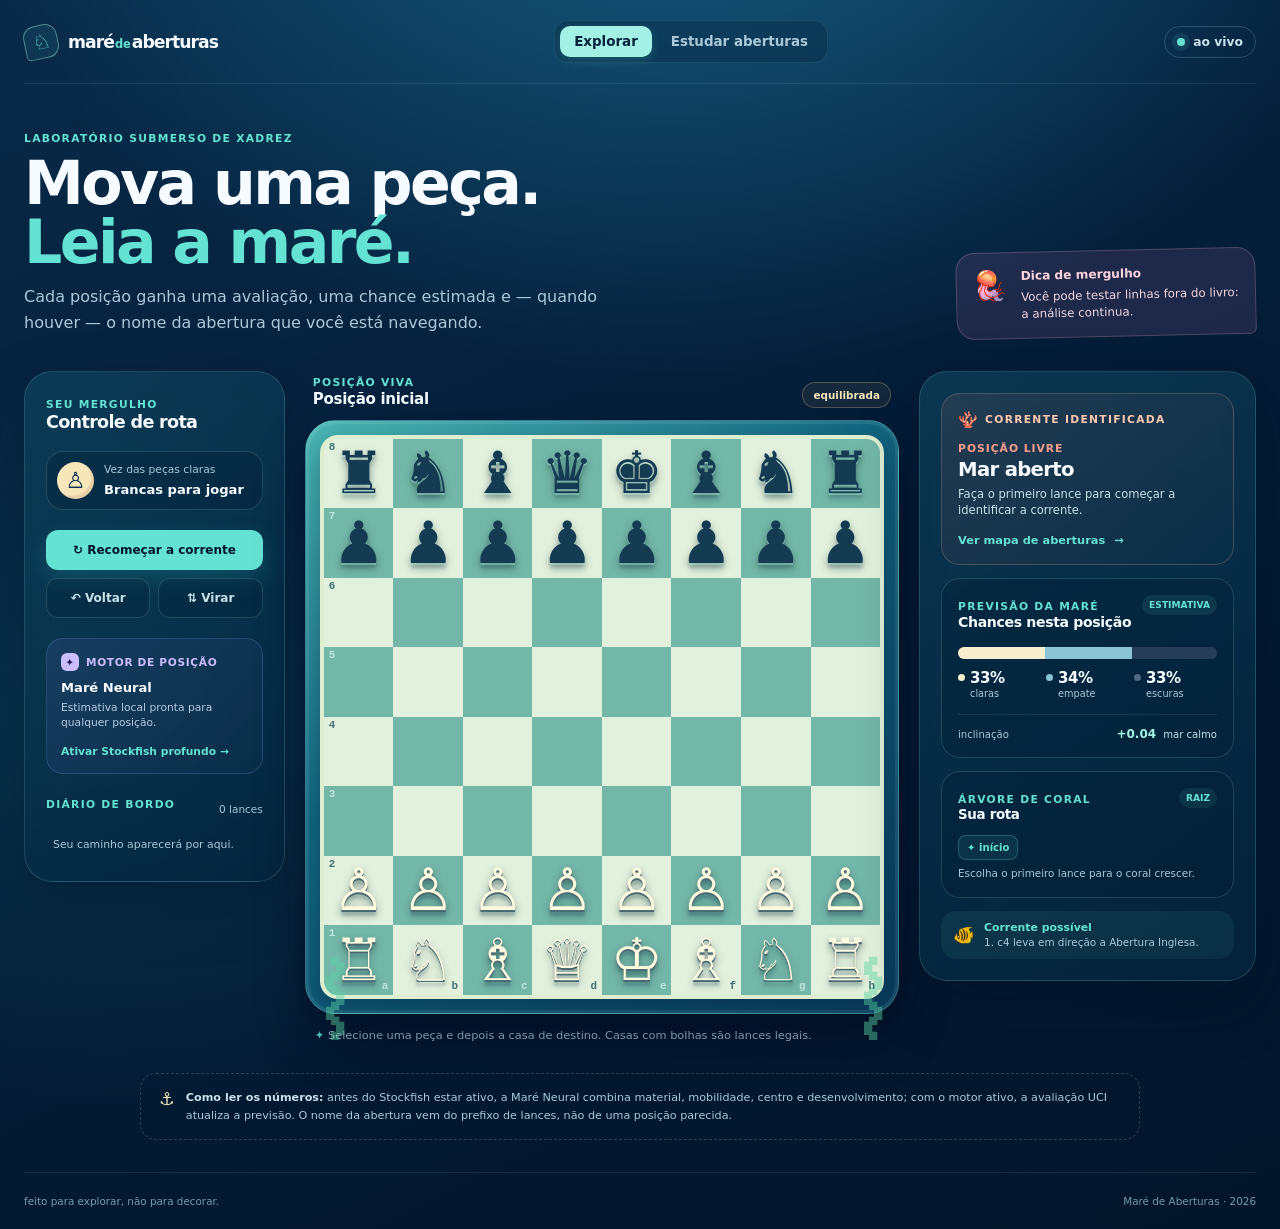
==== index.html @ bafa7b2b "Add files via upload" ====
<!doctype html>
<html lang="pt-BR">
  <head>
    <meta charset="UTF-8" />
    <meta name="viewport" content="width=device-width, initial-scale=1.0" />
    <meta name="theme-color" content="#06223d" />
    <meta
      name="description"
      content="Maré de Aberturas — explore posições, aberturas e probabilidades de xadrez."
    />
    <title>Maré de Aberturas · laboratório de xadrez</title>
    <link rel="stylesheet" href="assets/css/theme.css" />
  </head>
  <body>
    <div class="ocean-glow glow-one" aria-hidden="true"></div>
    <div class="ocean-glow glow-two" aria-hidden="true"></div>
    <div class="bubble bubble-a" aria-hidden="true"></div>
    <div class="bubble bubble-b" aria-hidden="true"></div>
    <div class="bubble bubble-c" aria-hidden="true"></div>

    <header class="site-header shell">
      <a class="brand" href="index.html" aria-label="Maré de Aberturas, página inicial">
        <span class="brand-mark" aria-hidden="true">♘</span>
        <span>maré<span>de</span>aberturas</span>
      </a>
      <nav class="main-nav" aria-label="Navegação principal">
        <a class="is-active" href="index.html">Explorar</a>
        <a href="estudos.html">Estudar aberturas</a>
      </nav>
      <div class="header-chip"><span class="pulse-dot"></span> ao vivo</div>
    </header>

    <main class="shell app-page">
      <section class="intro-row" aria-labelledby="page-title">
        <div>
          <p class="eyebrow">laboratório submerso de xadrez</p>
          <h1 id="page-title">Mova uma peça.<br /><em>Leia a maré.</em></h1>
          <p class="intro-copy">
            Cada posição ganha uma avaliação, uma chance estimada e — quando houver — o nome da abertura que você está navegando.
          </p>
        </div>
        <div class="jelly-note">
          <span aria-hidden="true">🪼</span>
          <p><strong>Dica de mergulho</strong>Você pode testar linhas fora do livro: a análise continua.</p>
        </div>
      </section>

      <section class="playground" aria-label="Tabuleiro e análise em tempo real">
        <aside class="left-rail glass-panel">
          <div class="rail-heading">
            <span class="section-kicker">seu mergulho</span>
            <h2>Controle de rota</h2>
          </div>

          <div class="turn-card">
            <div class="turn-orb" id="turn-orb">♙</div>
            <div>
              <span id="turn-label">Vez das peças claras</span>
              <strong id="turn-detail">Brancas para jogar</strong>
            </div>
          </div>

          <div class="control-stack" aria-label="Controles do tabuleiro">
            <button class="soft-button primary-button" id="new-game-button" type="button">
              <span aria-hidden="true">↻</span> Recomeçar a corrente
            </button>
            <div class="two-buttons">
              <button class="soft-button" id="undo-button" type="button"><span aria-hidden="true">↶</span> Voltar</button>
              <button class="soft-button" id="flip-button" type="button"><span aria-hidden="true">⇅</span> Virar</button>
            </div>
          </div>

          <div class="engine-card">
            <div class="engine-topline">
              <span class="engine-icon" aria-hidden="true">✦</span>
              <span>motor de posição</span>
            </div>
            <strong id="engine-name">Maré Neural</strong>
            <p id="engine-message">Estimativa local pronta para qualquer posição.</p>
            <button class="text-button" id="engine-button" type="button">Ativar Stockfish profundo <span>→</span></button>
          </div>

          <div class="moves-log-wrap">
            <div class="mini-title-row">
              <span class="section-kicker">diário de bordo</span>
              <span id="move-count">0 lances</span>
            </div>
            <ol class="moves-log" id="moves-log" aria-live="polite">
              <li class="empty-log">Seu caminho aparecerá por aqui.</li>
            </ol>
          </div>
        </aside>

        <section class="board-column" aria-label="Tabuleiro de xadrez">
          <div class="board-topline">
            <div><span class="section-kicker">posição viva</span><strong id="position-label">Posição inicial</strong></div>
            <span class="position-badge" id="position-badge">equilibrada</span>
          </div>
          <div class="board-frame">
            <div class="board-shell" id="board" role="grid" aria-label="Tabuleiro de xadrez interativo"></div>
            <div class="seaweed seaweed-left" aria-hidden="true">〰</div>
            <div class="seaweed seaweed-right" aria-hidden="true">〰</div>
          </div>
          <p class="board-hint"><span>✦</span> Selecione uma peça e depois a casa de destino. Casas com bolhas são lances legais.</p>
        </section>

        <aside class="analysis-rail glass-panel">
          <div class="opening-card" id="opening-card">
            <div class="opening-card-top">
              <span class="coral-icon" aria-hidden="true">🪸</span>
              <span class="section-kicker">corrente identificada</span>
            </div>
            <p class="opening-eco" id="opening-eco">posição livre</p>
            <h2 id="opening-name">Mar aberto</h2>
            <p id="opening-description">Ainda não há uma abertura catalogada nesta rota.</p>
            <a class="study-link" id="opening-link" href="estudos.html">Ver mapa de aberturas <span>→</span></a>
          </div>

          <section class="odds-card" aria-labelledby="odds-title">
            <div class="card-title-row">
              <div>
                <span class="section-kicker">previsão da maré</span>
                <h2 id="odds-title">Chances nesta posição</h2>
              </div>
              <span class="live-pill" id="analysis-source">estimativa</span>
            </div>
            <div class="probability-track" aria-label="Probabilidade de resultado">
              <span class="prob-white" id="prob-white-bar"></span>
              <span class="prob-draw" id="prob-draw-bar"></span>
              <span class="prob-black" id="prob-black-bar"></span>
            </div>
            <div class="probability-values">
              <div><span class="piece-dot white-dot"></span><strong id="white-probability">33%</strong><small>claras</small></div>
              <div><span class="piece-dot draw-dot"></span><strong id="draw-probability">34%</strong><small>empate</small></div>
              <div><span class="piece-dot black-dot"></span><strong id="black-probability">33%</strong><small>escuras</small></div>
            </div>
            <div class="evaluation-line"><span>inclinação</span><strong id="evaluation-score">0.00</strong><span id="evaluation-caption">mar calmo</span></div>
          </section>

          <section class="route-card" aria-labelledby="route-title">
            <div class="card-title-row compact">
              <div>
                <span class="section-kicker">árvore de coral</span>
                <h2 id="route-title">Sua rota</h2>
              </div>
              <span class="route-count" id="route-count">raiz</span>
            </div>
            <div class="route-tree" id="route-tree" aria-live="polite">
              <div class="route-root"><span>✦</span> início</div>
              <p>Escolha o primeiro lance para o coral crescer.</p>
            </div>
          </section>

          <div class="next-current" id="next-current">
            <span aria-hidden="true">🐠</span>
            <p><strong>Próxima corrente</strong><span>Comece com e4, d4, c4 ou Cf3 para entrar no mapa.</span></p>
          </div>
        </aside>
      </section>

      <section class="method-note">
        <span aria-hidden="true">⚓</span>
        <p><strong>Como ler os números:</strong> antes do Stockfish estar ativo, a Maré Neural combina material, mobilidade, centro e desenvolvimento; com o motor ativo, a avaliação UCI atualiza a previsão. O nome da abertura vem do prefixo de lances, não de uma posição parecida.</p>
      </section>
    </main>

    <footer class="site-footer shell">
      <span>feito para explorar, não para decorar.</span>
      <span>Maré de Aberturas · 2026</span>
    </footer>

    <script type="module" src="assets/js/app.js"></script>
  </body>
</html>
---- assets/css/theme.css ----
:root {
  --ink: #f6fbff;
  --muted: #a9c9da;
  --muted-strong: #c8e2ec;
  --ocean-950: #03152b;
  --ocean-900: #06223d;
  --ocean-800: #093454;
  --ocean-700: #0d5270;
  --ocean-600: #14718b;
  --aqua: #64e2d3;
  --aqua-soft: #a3f1e5;
  --coral: #ff9d8d;
  --coral-strong: #ff7f78;
  --sand: #f7e6ba;
  --lavender: #c9bdff;
  --panel: rgba(7, 47, 73, 0.76);
  --panel-light: rgba(19, 84, 105, 0.45);
  --line: rgba(161, 234, 230, 0.17);
  --shadow: 0 22px 60px rgba(1, 15, 34, 0.32);
  --rounded: 28px;
  font-family: "Trebuchet MS", "Arial Rounded MT Bold", ui-rounded, system-ui, sans-serif;
  color: var(--ink);
  background: var(--ocean-950);
}

* { box-sizing: border-box; }
html { min-width: 320px; background: var(--ocean-950); }
body {
  position: relative;
  min-width: 320px;
  min-height: 100vh;
  margin: 0;
  overflow-x: hidden;
  color: var(--ink);
  background:
    radial-gradient(ellipse 80% 65% at 53% -15%, #175f83 0%, transparent 70%),
    radial-gradient(ellipse 52% 42% at 10% 60%, rgba(20, 121, 138, .26), transparent 72%),
    linear-gradient(155deg, #082a49 0%, #041d38 45%, #03152b 100%);
}

body::before {
  position: fixed;
  z-index: -1;
  inset: 0;
  content: "";
  opacity: .26;
  pointer-events: none;
  background-image: radial-gradient(rgba(167, 243, 235, .24) .7px, transparent .8px);
  background-size: 18px 18px;
  mask-image: linear-gradient(to bottom, black, transparent 75%);
}

a { color: inherit; text-decoration: none; }
button, input { font: inherit; }
button { cursor: pointer; }
.shell { width: min(1440px, calc(100% - 48px)); margin-inline: auto; }

.ocean-glow { position: fixed; z-index: -2; border-radius: 50%; filter: blur(12px); pointer-events: none; }
.glow-one { width: 450px; height: 450px; top: 18%; right: -175px; opacity: .24; background: #2bc8c7; }
.glow-two { width: 380px; height: 380px; bottom: -130px; left: -95px; opacity: .16; background: #cf8dfb; }
.bubble { position: fixed; z-index: -1; border: 1px solid rgba(169, 247, 241, .28); border-radius: 50%; opacity: .35; box-shadow: inset -4px -5px 9px rgba(73, 202, 212, .08), 0 0 13px rgba(83, 231, 218, .1); pointer-events: none; }
.bubble-a { width: 26px; height: 26px; top: 19%; left: 7%; animation: float 7s ease-in-out infinite; }
.bubble-b { width: 13px; height: 13px; top: 45%; right: 4%; animation: float 9s 1s ease-in-out infinite; }
.bubble-c { width: 38px; height: 38px; top: 77%; right: 17%; animation: float 11s .5s ease-in-out infinite; }
.bubble-d { width: 22px; height: 22px; top: 36%; right: 8%; animation: float 8s .5s ease-in-out infinite; }
@keyframes float { 50% { transform: translateY(-24px) translateX(7px); } }

.site-header { display: flex; align-items: center; justify-content: space-between; min-height: 84px; border-bottom: 1px solid rgba(177, 237, 240, .11); }
.brand { display: inline-flex; align-items: center; gap: 10px; font-size: 1.08rem; font-weight: 900; letter-spacing: -1px; }
.brand > span:last-child { display: flex; align-items: baseline; gap: 1px; }
.brand > span:last-child > span { color: var(--aqua); font-size: .66em; letter-spacing: 0; }
.brand-mark { display: grid; width: 34px; height: 34px; place-items: center; border: 1px solid rgba(163, 241, 229, .43); border-radius: 12px 12px 12px 5px; color: var(--aqua); font-size: 1.25rem; transform: rotate(-12deg); background: rgba(89, 226, 210, .08); }
.main-nav { display: flex; gap: 5px; padding: 5px; border: 1px solid rgba(174, 235, 237, .1); border-radius: 14px; background: rgba(2, 24, 46, .25); }
.main-nav a { padding: 8px 14px; border-radius: 10px; color: var(--muted); font-size: .84rem; font-weight: 800; transition: .18s ease; }
.main-nav a:hover { color: var(--ink); background: rgba(162, 239, 230, .08); }
.main-nav .is-active { color: var(--ocean-900); background: var(--aqua-soft); box-shadow: 0 4px 12px rgba(83, 226, 208, .17); }
.header-chip, .header-cta { display: inline-flex; align-items: center; gap: 8px; padding: 8px 12px; border: 1px solid rgba(170, 235, 232, .2); border-radius: 999px; color: var(--muted-strong); font-size: .77rem; font-weight: 800; }
.header-cta { color: var(--aqua-soft); transition: .2s ease; }
.header-cta:hover { border-color: var(--aqua); transform: translateY(-1px); }
.pulse-dot { width: 8px; height: 8px; border-radius: 50%; background: var(--aqua); box-shadow: 0 0 0 5px rgba(100, 226, 211, .1); animation: pulse 2s infinite; }
@keyframes pulse { 50% { box-shadow: 0 0 0 8px rgba(100, 226, 211, 0); } }

.app-page { padding-block: 48px 32px; }
.intro-row { display: flex; align-items: end; justify-content: space-between; gap: 32px; margin-bottom: 34px; }
.eyebrow, .section-kicker { margin: 0 0 9px; color: var(--aqua); font-size: .67rem; font-weight: 900; letter-spacing: 1.3px; text-transform: uppercase; }
h1, h2, h3, p { margin-top: 0; }
h1 { max-width: 780px; margin-bottom: 12px; font-size: clamp(2.25rem, 4.7vw, 4.2rem); line-height: .98; letter-spacing: -2.6px; }
h1 em { color: var(--aqua); font-style: normal; }
.intro-copy { max-width: 620px; margin: 0; color: var(--muted); font-size: 1rem; line-height: 1.65; }
.jelly-note { display: flex; width: 300px; flex: 0 0 300px; gap: 13px; padding: 15px; border: 1px solid rgba(254, 192, 213, .22); border-radius: 19px 19px 6px 19px; color: #f0d6df; background: rgba(114, 78, 125, .24); transform: rotate(-1.3deg); }
.jelly-note > span { font-size: 1.8rem; }
.jelly-note p { margin: 0; font-size: .74rem; line-height: 1.45; }
.jelly-note strong { display: block; margin-bottom: 3px; color: #ffd2dd; font-size: .76rem; }

.playground { display: grid; grid-template-columns: minmax(205px, .72fr) minmax(430px, 1.64fr) minmax(280px, .93fr); gap: 20px; align-items: start; }
.glass-panel { border: 1px solid var(--line); border-radius: var(--rounded); background: linear-gradient(145deg, rgba(16, 75, 100, .57), rgba(4, 36, 62, .79)); box-shadow: var(--shadow); backdrop-filter: blur(13px); }
.left-rail, .analysis-rail { padding: 21px; }
.rail-heading h2 { margin-bottom: 19px; font-size: 1.1rem; letter-spacing: -.7px; }
.turn-card { display: flex; align-items: center; gap: 10px; padding: 10px; border: 1px solid rgba(178, 243, 235, .15); border-radius: 17px; background: rgba(5, 29, 52, .3); }
.turn-orb { display: grid; width: 37px; height: 37px; place-items: center; border-radius: 50%; color: var(--ocean-800); font-size: 1.4rem; background: var(--sand); box-shadow: inset -3px -3px 0 rgba(175, 121, 87, .2); }
.turn-card span { display: block; margin-bottom: 3px; color: var(--muted); font-size: .67rem; }
.turn-card strong { font-size: .82rem; }
.control-stack { display: grid; gap: 8px; margin-block: 20px; }
.two-buttons { display: grid; grid-template-columns: 1fr 1fr; gap: 8px; }
.soft-button { min-height: 40px; padding: 8px 10px; border: 1px solid rgba(173, 237, 232, .16); border-radius: 12px; color: var(--muted-strong); font-size: .75rem; font-weight: 900; background: rgba(2, 29, 52, .28); transition: .2s ease; }
.soft-button:hover { border-color: rgba(173, 237, 232, .45); color: var(--ink); background: rgba(91, 203, 198, .11); transform: translateY(-1px); }
.primary-button { border-color: transparent; color: var(--ocean-950); background: var(--aqua); box-shadow: 0 9px 24px rgba(42, 202, 190, .2); }
.primary-button:hover { background: var(--aqua-soft); }
.engine-card { padding: 14px; border: 1px solid rgba(137, 171, 255, .19); border-radius: 17px; background: linear-gradient(135deg, rgba(53, 80, 133, .35), rgba(13, 49, 77, .52)); }
.engine-topline { display: flex; align-items: center; gap: 7px; color: var(--lavender); font-size: .66rem; font-weight: 900; letter-spacing: .7px; text-transform: uppercase; }
.engine-icon { display: grid; width: 18px; height: 18px; place-items: center; border-radius: 6px; color: #251d5a; background: var(--lavender); }
.engine-card strong { display: block; margin-top: 9px; font-size: .82rem; }
.engine-card p { min-height: 32px; margin: 5px 0 8px; color: #b7cce3; font-size: .67rem; line-height: 1.45; }
.text-button { padding: 0; border: 0; color: var(--aqua); font-size: .67rem; font-weight: 900; text-align: left; background: transparent; }
.text-button:hover { color: var(--aqua-soft); }
.moves-log-wrap { margin-top: 24px; }
.mini-title-row { display: flex; align-items: center; justify-content: space-between; gap: 8px; }
.mini-title-row > span:last-child { color: var(--muted); font-size: .66rem; }
.moves-log { display: grid; gap: 7px; max-height: 230px; margin: 10px 0 0; padding: 0; overflow-y: auto; list-style: none; scrollbar-width: thin; }
.moves-log li { display: grid; grid-template-columns: 25px 1fr 1fr; gap: 5px; align-items: center; padding: 7px; border-radius: 9px; color: var(--muted-strong); font-size: .71rem; background: rgba(2, 25, 47, .22); }
.moves-log li span:first-child { color: var(--aqua); font-size: .63rem; }
.moves-log .empty-log { display: block; color: var(--muted); font-size: .68rem; line-height: 1.5; background: none; }

.board-column { min-width: 0; }
.board-topline { display: flex; align-items: end; justify-content: space-between; margin: 0 8px 12px; }
.board-topline .section-kicker { margin-bottom: 4px; }
.board-topline strong { display: block; font-size: .94rem; letter-spacing: -.3px; }
.position-badge { padding: 6px 10px; border: 1px solid rgba(255, 216, 163, .26); border-radius: 999px; color: var(--sand); font-size: .65rem; font-weight: 900; background: rgba(249, 198, 115, .07); }
.board-frame { position: relative; padding: 14px; border: 1px solid rgba(151, 244, 234, .3); border-radius: 31px; background: linear-gradient(145deg, #4bb7b4, #126781 40%, #0a3e61); box-shadow: 0 25px 48px rgba(1, 9, 29, .48), inset 0 0 0 3px rgba(209, 252, 239, .09); }
.board-shell { display: grid; grid-template-columns: repeat(8, 1fr); overflow: hidden; border: 4px solid rgba(237, 246, 223, .26); border-radius: 18px; background: #d8eacb; box-shadow: 0 10px 25px rgba(1, 25, 41, .33); }
.square { position: relative; display: grid; aspect-ratio: 1; min-width: 0; place-items: center; border: 0; color: inherit; font-size: clamp(1.7rem, 4.7vw, 3.65rem); line-height: 1; user-select: none; transition: filter .14s, transform .14s; }
.square.light { background: #e1f1dd; }
.square.dark { background: #73b7a8; }
.square:hover { z-index: 2; filter: brightness(1.08); }
.square.selected { outline: 4px solid rgba(255, 231, 151, .9); outline-offset: -4px; }
.square.last-move::after { position: absolute; inset: 0; content: ""; background: rgba(247, 228, 122, .25); pointer-events: none; }
.square.legal::before { position: absolute; z-index: 1; width: 21%; height: 21%; content: ""; border-radius: 50%; background: rgba(6, 62, 75, .44); box-shadow: 0 0 0 5px rgba(161, 255, 239, .22); pointer-events: none; }
.square.legal.has-piece::before { width: 76%; height: 76%; border: 3px solid rgba(9, 70, 78, .52); background: transparent; box-shadow: none; }
.square:focus-visible { z-index: 3; outline: 3px solid white; outline-offset: -3px; }
.piece { position: relative; z-index: 1; filter: drop-shadow(0 4px 1px rgba(6, 43, 57, .19)); transition: transform .14s ease; }
.square:hover .piece { transform: translateY(-2px) scale(1.04); }
.piece.white { color: #fff9df; text-shadow: 0 2px 0 #476a72, 0 4px 8px rgba(3, 23, 33, .4); }
.piece.black { color: #153b53; text-shadow: 0 2px 0 rgba(180, 244, 223, .42), 0 4px 8px rgba(3, 23, 33, .34); }
.coord-file, .coord-rank { position: absolute; z-index: 2; color: rgba(5, 63, 72, .72); font-family: monospace; font-size: clamp(.52rem, 1vw, .68rem); font-weight: 900; pointer-events: none; }
.coord-file { right: 5px; bottom: 3px; }
.coord-rank { top: 3px; left: 5px; }
.dark .coord-file, .dark .coord-rank { color: rgba(232, 255, 246, .65); }
.seaweed { position: absolute; bottom: -32px; color: rgba(90, 212, 164, .45); font-family: Georgia, serif; font-size: 5rem; font-weight: 900; transform: rotate(90deg); }
.seaweed-left { left: -19px; }
.seaweed-right { right: -19px; transform: rotate(-90deg) scaleX(-1); }
.board-hint { margin: 13px 10px 0; color: var(--muted); font-size: .71rem; line-height: 1.45; }
.board-hint span { color: var(--aqua); }

.analysis-rail { display: grid; gap: 13px; }
.opening-card { padding: 16px; border: 1px solid rgba(255, 192, 154, .22); border-radius: 19px; background: linear-gradient(140deg, rgba(160, 91, 91, .17), rgba(17, 68, 91, .08)); }
.opening-card-top { display: flex; align-items: center; gap: 7px; }
.opening-card-top .section-kicker { margin: 0; color: #ffc8ae; }
.coral-icon { font-size: 1rem; }
.opening-eco { margin: 13px 0 3px; color: var(--coral); font-size: .67rem; font-weight: 900; letter-spacing: 1px; text-transform: uppercase; }
.opening-card h2 { margin-bottom: 5px; font-size: 1.23rem; letter-spacing: -.7px; }
.opening-card p:not(.opening-eco) { margin-bottom: 10px; color: var(--muted-strong); font-size: .72rem; line-height: 1.45; }
.study-link, .detail-board-link { color: var(--aqua); font-size: .71rem; font-weight: 900; }
.study-link span, .detail-board-link span { margin-left: 5px; transition: transform .16s; }
.study-link:hover span, .detail-board-link:hover span { display: inline-block; transform: translateX(3px); }
.odds-card, .route-card { padding: 16px; border: 1px solid var(--line); border-radius: 19px; background: rgba(3, 29, 51, .3); }
.card-title-row { display: flex; align-items: start; justify-content: space-between; gap: 10px; }
.card-title-row .section-kicker { margin-bottom: 4px; }
.card-title-row h2, .card-title-row h3 { margin: 0; font-size: .88rem; letter-spacing: -.35px; }
.card-title-row.compact h2, .card-title-row.compact h3 { font-size: .84rem; }
.live-pill, .route-count, .sample-count, .detail-family { padding: 5px 7px; border-radius: 999px; color: var(--aqua); font-size: .57rem; font-weight: 900; text-transform: uppercase; background: rgba(101, 226, 210, .09); }
.probability-track { display: flex; height: 12px; margin: 17px 0 10px; overflow: hidden; border-radius: 999px; background: #263d58; box-shadow: inset 0 1px 3px rgba(0, 0, 0, .22); }
.probability-track span { display: block; height: 100%; transition: width .45s cubic-bezier(.2, .85, .35, 1); }
.prob-white { width: 33.33%; background: #f7edcf; }
.prob-draw { width: 33.33%; background: #8bc4d4; }
.prob-black { width: 33.33%; background: #263c59; }
.probability-values { display: grid; grid-template-columns: repeat(3, 1fr); gap: 5px; }
.probability-values > div { position: relative; display: grid; gap: 1px; padding-left: 12px; }
.probability-values strong { font-size: .94rem; letter-spacing: -.5px; }
.probability-values small { color: var(--muted); font-size: .61rem; }
.piece-dot { position: absolute; top: 5px; left: 0; width: 7px; height: 7px; border-radius: 50%; }
.white-dot { background: #f7edcf; }.draw-dot { background: #8bc4d4; }.black-dot { background: #506882; }
.evaluation-line { display: flex; align-items: center; gap: 7px; margin-top: 15px; padding-top: 12px; border-top: 1px solid rgba(173, 237, 232, .1); color: var(--muted); font-size: .63rem; }
.evaluation-line strong { margin-left: auto; color: var(--aqua-soft); font-size: .75rem; }
.evaluation-line span:last-child { max-width: 75px; color: var(--muted-strong); text-align: right; }
.route-tree { display: flex; flex-wrap: wrap; gap: 6px; align-items: center; min-height: 42px; margin-top: 13px; }
.route-root, .route-node { padding: 6px 8px; border-radius: 8px; font-size: .63rem; font-weight: 900; }
.route-root { color: var(--aqua); border: 1px solid rgba(104, 228, 211, .24); background: rgba(102, 225, 210, .08); }
.route-node { position: relative; color: #d6e9ef; border: 1px solid rgba(207, 235, 239, .12); background: rgba(9, 71, 93, .5); }
.route-node::before { margin-right: 6px; color: var(--aqua); content: "↘"; }
.route-tree p { width: 100%; margin: 0; color: var(--muted); font-size: .65rem; line-height: 1.4; }
.next-current { display: flex; gap: 9px; align-items: center; padding: 10px 12px; border-radius: 15px; color: #d5eceb; background: rgba(103, 217, 199, .07); }
.next-current > span { font-size: 1.1rem; }.next-current p { margin: 0; font-size: .65rem; line-height: 1.35; }.next-current strong, .next-current span span { display: block; }.next-current strong { color: var(--aqua); font-size: .68rem; }.next-current span { color: var(--muted); }
.method-note { display: flex; gap: 11px; max-width: 1000px; margin: 30px auto 0; padding: 15px 18px; border: 1px dashed rgba(178, 234, 229, .2); border-radius: 16px; color: var(--muted); background: rgba(3, 27, 49, .25); }.method-note > span { color: var(--sand); font-size: 1.1rem; }.method-note p { margin: 0; font-size: .7rem; line-height: 1.55; }.method-note strong { color: var(--muted-strong); }
.site-footer { display: flex; justify-content: space-between; gap: 20px; padding-block: 22px; border-top: 1px solid rgba(174, 235, 237, .11); color: #769bad; font-size: .65rem; }

/* Atlas */
.study-layout { padding-block: 55px 32px; }
.study-hero { display: flex; align-items: end; justify-content: space-between; gap: 40px; margin-bottom: 34px; }.study-hero h1 { max-width: 750px; }.study-hero > div > p:last-child { max-width: 600px; margin-bottom: 0; color: var(--muted); line-height: 1.6; }
.hero-stat-group { display: grid; grid-template-columns: repeat(3, 1fr); min-width: 340px; overflow: hidden; border: 1px solid var(--line); border-radius: 20px; background: rgba(8, 57, 82, .46); }.hero-stat-group div { display: grid; gap: 2px; padding: 15px; border-right: 1px solid var(--line); }.hero-stat-group div:last-child { border: 0; }.hero-stat-group strong { color: var(--aqua); font-size: 1.5rem; letter-spacing: -1px; }.hero-stat-group span { color: var(--muted); font-size: .61rem; line-height: 1.25; }
.atlas-guide { display: grid; grid-template-columns: minmax(260px, .95fr) minmax(210px, .65fr) minmax(250px, .9fr); gap: 12px; align-items: center; padding: 14px 17px; border: 1px solid var(--line); border-radius: 20px; background: rgba(7, 49, 73, .48); }.guide-copy { display: flex; gap: 10px; align-items: center; }.guide-copy > span { font-size: 1.5rem; }.guide-copy p { margin: 0; color: var(--muted); font-size: .67rem; line-height: 1.45; }.guide-copy strong { display: block; color: var(--aqua-soft); font-size: .71rem; }.search-shell { display: flex; align-items: center; gap: 7px; height: 38px; padding: 0 11px; border: 1px solid rgba(174, 235, 237, .16); border-radius: 11px; color: var(--muted); background: rgba(2, 24, 46, .42); }.search-shell input { width: 100%; border: 0; outline: 0; color: var(--ink); font-size: .73rem; background: transparent; }.search-shell input::placeholder { color: #7399ad; }.filter-pills { display: flex; flex-wrap: wrap; justify-content: end; gap: 5px; }.filter-pill { padding: 6px 9px; border: 1px solid rgba(174, 235, 237, .12); border-radius: 999px; color: var(--muted); font-size: .59rem; font-weight: 900; background: rgba(2, 24, 46, .2); }.filter-pill:hover, .filter-pill.is-active { border-color: transparent; color: var(--ocean-900); background: var(--aqua-soft); }
.atlas-content { display: grid; grid-template-columns: minmax(380px, .92fr) minmax(440px, 1.08fr); gap: 20px; align-items: start; margin-top: 20px; }.opening-list-wrap { min-width: 0; }.list-heading { display: flex; align-items: end; justify-content: space-between; margin: 7px 4px 12px; }.list-heading .section-kicker { margin-bottom: 4px; }.list-heading h2 { margin: 0; font-size: 1rem; letter-spacing: -.5px; }.list-heading > span { color: var(--muted); font-size: .65rem; }.opening-list { display: grid; gap: 8px; }.opening-item { display: grid; grid-template-columns: 36px minmax(0, 1fr) 156px 20px; gap: 12px; align-items: center; width: 100%; padding: 11px; border: 1px solid rgba(170, 236, 231, .12); border-radius: 17px; color: var(--ink); text-align: left; background: rgba(7, 47, 73, .45); transition: .18s ease; }.opening-item:hover { border-color: rgba(160, 242, 229, .34); background: rgba(20, 86, 104, .53); transform: translateX(2px); }.opening-item.is-selected { border-color: rgba(255, 162, 139, .58); background: linear-gradient(100deg, rgba(174, 102, 92, .25), rgba(13, 72, 94, .58)); box-shadow: 0 9px 26px rgba(1, 17, 35, .16); }.opening-medallion { display: grid; width: 36px; height: 36px; place-items: center; border-radius: 13px 13px 5px 13px; color: var(--ocean-950); font-size: .7rem; font-weight: 900; background: var(--sand); }.opening-item .item-eco { display: block; margin-bottom: 3px; color: var(--coral); font-size: .58rem; font-weight: 900; letter-spacing: .7px; }.opening-item .item-name { display: block; overflow: hidden; font-size: .76rem; font-weight: 900; text-overflow: ellipsis; white-space: nowrap; }.opening-item .item-family { display: block; overflow: hidden; margin-top: 3px; color: var(--muted); font-size: .6rem; text-overflow: ellipsis; white-space: nowrap; }.item-stats { display: grid; grid-template-columns: repeat(3, 1fr); gap: 3px; }.item-stats span { display: grid; gap: 2px; padding: 4px; border-radius: 7px; color: var(--muted); font-size: .53rem; text-align: center; background: rgba(1, 27, 48, .33); }.item-stats strong { color: var(--muted-strong); font-size: .67rem; }.item-arrow { color: var(--aqua); font-size: 1rem; }
.study-detail { position: sticky; top: 18px; padding: 23px; }.detail-topline { display: flex; justify-content: space-between; align-items: center; }.detail-topline .opening-eco { margin: 0; }.detail-family { color: var(--coral); background: rgba(255, 157, 141, .09); }.study-detail > h2 { margin: 10px 0 6px; font-size: 1.8rem; letter-spacing: -1.2px; }.detail-description { min-height: 38px; margin-bottom: 13px; color: var(--muted); font-size: .74rem; line-height: 1.5; }.detail-moves { display: flex; flex-wrap: wrap; gap: 5px; margin-bottom: 17px; }.move-chip { padding: 5px 7px; border: 1px solid rgba(174, 235, 237, .13); border-radius: 7px; color: var(--aqua-soft); font-family: ui-monospace, "Cascadia Code", monospace; font-size: .61rem; background: rgba(2, 29, 50, .38); }.detail-probabilities { padding-block: 15px; border-top: 1px solid var(--line); border-bottom: 1px solid var(--line); }.detail-probabilities h3, .line-chart-block h3, .variation-section h3 { font-size: .86rem; }.detail-track { margin-block: 12px 8px; }.compact-values { gap: 8px; }.compact-values > div { padding-left: 0; }.compact-values strong { font-size: 1rem; }.line-chart-block { padding-block: 18px; }.chart-legend { display: inline-flex; align-items: center; gap: 4px; color: var(--muted); font-size: .57rem; }.chart-legend i { width: 13px; height: 3px; border-radius: 3px; background: var(--coral); }.chart-grid-line { stroke: rgba(170, 235, 230, .13); stroke-dasharray: 3 5; }.chart-area { fill: url(#chart-gradient); opacity: .3; }.chart-line { fill: none; stroke: var(--coral); stroke-linecap: round; stroke-linejoin: round; stroke-width: 4; }.chart-dot { fill: #ffe4b1; stroke: var(--coral); stroke-width: 2; }.chart-label { fill: #8eb5c6; font-family: "Trebuchet MS", sans-serif; font-size: 10px; }.variation-section { padding-top: 2px; }.variation-list { display: grid; gap: 7px; margin-top: 12px; }.variation-row { display: grid; grid-template-columns: 1fr auto; gap: 9px; align-items: center; width: 100%; padding: 9px 10px; border: 1px solid rgba(170, 236, 231, .1); border-radius: 11px; color: var(--ink); text-align: left; background: rgba(3, 30, 52, .3); transition: .15s ease; }.variation-row:hover, .variation-row.is-active { border-color: rgba(255, 160, 138, .4); background: rgba(149, 85, 89, .13); }.variation-row strong { display: block; margin-bottom: 3px; font-size: .68rem; }.variation-row span { color: var(--muted); font-family: ui-monospace, "Cascadia Code", monospace; font-size: .57rem; }.variation-result { color: var(--aqua); font-size: .62rem; font-weight: 900; }.detail-board-link { display: inline-flex; margin-top: 18px; padding: 10px 12px; border: 1px solid rgba(100, 226, 211, .27); border-radius: 10px; background: rgba(88, 226, 208, .07); }

@media (max-width: 1150px) { .playground { grid-template-columns: minmax(190px, .68fr) minmax(400px, 1.36fr); }.analysis-rail { grid-column: 1 / -1; grid-template-columns: 1.1fr 1fr 1fr; align-items: start; }.opening-card { height: 100%; }.next-current { display: none; }.atlas-guide { grid-template-columns: 1fr 1fr; }.filter-pills { justify-content: start; grid-column: 1 / -1; }.atlas-content { grid-template-columns: minmax(340px, .86fr) minmax(400px, 1.14fr); } }
@media (max-width: 820px) { .shell { width: min(100% - 28px, 670px); }.site-header { min-height: 72px; }.header-chip { display: none; }.main-nav a { padding: 7px 9px; font-size: .71rem; }.brand { font-size: .96rem; }.intro-row, .study-hero { align-items: start; flex-direction: column; }.intro-row { gap: 18px; }.jelly-note { width: 100%; flex-basis: auto; }.playground { grid-template-columns: 1fr; }.left-rail { display: grid; grid-template-columns: 1fr 1fr; gap: 15px; }.rail-heading, .moves-log-wrap { grid-column: 1 / -1; }.control-stack { margin-block: 0; }.moves-log { max-height: 145px; }.board-column { grid-row: 1; }.analysis-rail { grid-column: auto; grid-template-columns: 1fr 1fr; }.route-card { grid-column: 1 / -1; }.study-hero { gap: 20px; }.hero-stat-group { width: 100%; min-width: 0; }.atlas-content { grid-template-columns: 1fr; }.study-detail { position: static; }.atlas-guide { grid-template-columns: 1fr; }.filter-pills { grid-column: auto; }.opening-list-wrap { order: 2; }.study-detail { order: 1; }.opening-item { grid-template-columns: 34px minmax(0, 1fr) 134px 16px; }.site-footer { margin-top: 20px; } }
@media (max-width: 520px) { .shell { width: min(100% - 22px, 480px); }.site-header { gap: 8px; }.brand-mark { width: 29px; height: 29px; }.brand > span:last-child { font-size: .85rem; }.main-nav { gap: 0; padding: 3px; }.main-nav a { padding: 6px 7px; font-size: .63rem; }.app-page, .study-layout { padding-top: 32px; } h1 { font-size: 2.28rem; letter-spacing: -1.7px; }.left-rail { display: block; }.left-rail > * + * { margin-top: 17px; }.control-stack { margin-block: 17px; }.analysis-rail { grid-template-columns: 1fr; padding: 14px; }.route-card { grid-column: auto; }.board-frame { padding: 8px; border-radius: 22px; }.board-shell { border-width: 2px; border-radius: 12px; }.square { font-size: clamp(1.55rem, 9.6vw, 2.75rem); }.board-topline { margin-inline: 3px; }.seaweed { display: none; }.opening-item { grid-template-columns: 32px minmax(0, 1fr) 16px; gap: 8px; }.opening-item .item-stats { display: none; }.opening-medallion { width: 32px; height: 32px; }.study-detail { padding: 17px; }.site-footer { flex-direction: column; gap: 4px; }.hero-stat-group div { padding: 11px; }.atlas-guide { padding: 13px; }.list-heading h2 { font-size: .9rem; }.detail-description { min-height: auto; } }
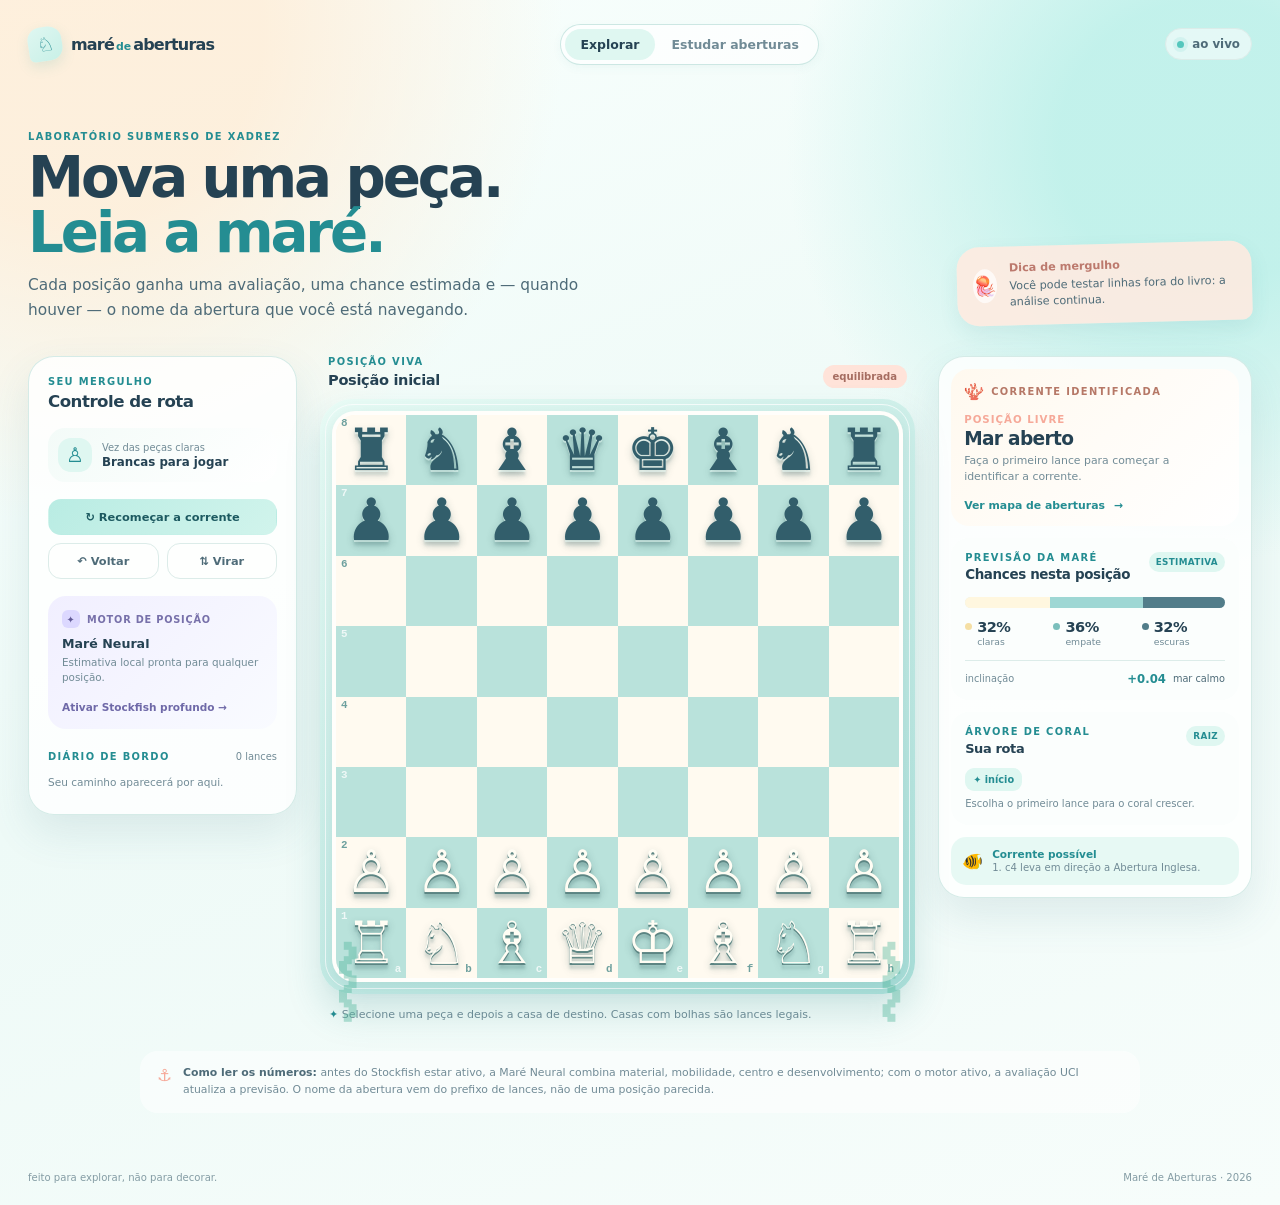
==== commit 7b6f30ee: "Add files via upload" ====
--- a/index.html
+++ b/index.html
@@ -3,7 +3,7 @@
   <head>
     <meta charset="UTF-8" />
     <meta name="viewport" content="width=device-width, initial-scale=1.0" />
-    <meta name="theme-color" content="#06223d" />
+    <meta name="theme-color" content="#f8fcfb" />
     <meta
       name="description"
       content="Maré de Aberturas — explore posições, aberturas e probabilidades de xadrez."
--- a/assets/css/theme.css
+++ b/assets/css/theme.css
@@ -1,30 +1,29 @@
 :root {
-  --ink: #f6fbff;
-  --muted: #a9c9da;
-  --muted-strong: #c8e2ec;
-  --ocean-950: #03152b;
-  --ocean-900: #06223d;
-  --ocean-800: #093454;
-  --ocean-700: #0d5270;
-  --ocean-600: #14718b;
-  --aqua: #64e2d3;
-  --aqua-soft: #a3f1e5;
-  --coral: #ff9d8d;
-  --coral-strong: #ff7f78;
-  --sand: #f7e6ba;
-  --lavender: #c9bdff;
-  --panel: rgba(7, 47, 73, 0.76);
-  --panel-light: rgba(19, 84, 105, 0.45);
-  --line: rgba(161, 234, 230, 0.17);
-  --shadow: 0 22px 60px rgba(1, 15, 34, 0.32);
-  --rounded: 28px;
-  font-family: "Trebuchet MS", "Arial Rounded MT Bold", ui-rounded, system-ui, sans-serif;
+  --ink: #254253;
+  --ink-soft: #4e6b78;
+  --muted: #718b96;
+  --mist: #f8fcfb;
+  --white: #ffffff;
+  --foam: #dff7f1;
+  --aqua: #55c7bd;
+  --aqua-deep: #248d92;
+  --aqua-soft: #b9ece3;
+  --coral: #f6a999;
+  --coral-soft: #ffe3d9;
+  --lavender: #dcd8ff;
+  --sand: #fff3dc;
+  --line: #dcece9;
+  --line-strong: #c5e2dd;
+  --panel: rgba(255, 255, 255, .82);
+  --shadow: 0 18px 42px rgba(55, 119, 128, .12);
+  --small-shadow: 0 8px 20px rgba(55, 119, 128, .09);
   color: var(--ink);
-  background: var(--ocean-950);
+  font-family: "Avenir Next", "Nunito Sans", "Segoe UI", ui-rounded, system-ui, sans-serif;
+  background: var(--mist);
 }
 
 * { box-sizing: border-box; }
-html { min-width: 320px; background: var(--ocean-950); }
+html { min-width: 320px; background: var(--mist); }
 body {
   position: relative;
   min-width: 320px;
@@ -33,174 +32,194 @@
   overflow-x: hidden;
   color: var(--ink);
   background:
-    radial-gradient(ellipse 80% 65% at 53% -15%, #175f83 0%, transparent 70%),
-    radial-gradient(ellipse 52% 42% at 10% 60%, rgba(20, 121, 138, .26), transparent 72%),
-    linear-gradient(155deg, #082a49 0%, #041d38 45%, #03152b 100%);
-}
-
+    radial-gradient(circle at 6% 3%, rgba(255, 235, 211, .76) 0 11%, transparent 29%),
+    radial-gradient(circle at 94% 12%, rgba(184, 239, 232, .82) 0 9%, transparent 26%),
+    linear-gradient(160deg, #f9fffd 0%, #eefaf7 50%, #f7fdfb 100%);
+}
 body::before {
   position: fixed;
-  z-index: -1;
+  z-index: -2;
+  inset: auto -10vw -22vh;
+  height: 44vh;
+  content: "";
+  border-radius: 50% 50% 0 0 / 20% 20% 0 0;
+  opacity: .7;
+  background: linear-gradient(180deg, rgba(199, 241, 234, .14), rgba(130, 215, 207, .28));
+  filter: blur(1px);
+}
+body::after {
+  position: fixed;
+  z-index: -3;
   inset: 0;
   content: "";
-  opacity: .26;
   pointer-events: none;
-  background-image: radial-gradient(rgba(167, 243, 235, .24) .7px, transparent .8px);
-  background-size: 18px 18px;
-  mask-image: linear-gradient(to bottom, black, transparent 75%);
+  background-image: radial-gradient(rgba(69, 169, 164, .08) .75px, transparent .8px);
+  background-size: 17px 17px;
+  mask-image: linear-gradient(to bottom, black, transparent 78%);
 }
 
 a { color: inherit; text-decoration: none; }
 button, input { font: inherit; }
 button { cursor: pointer; }
-.shell { width: min(1440px, calc(100% - 48px)); margin-inline: auto; }
-
-.ocean-glow { position: fixed; z-index: -2; border-radius: 50%; filter: blur(12px); pointer-events: none; }
-.glow-one { width: 450px; height: 450px; top: 18%; right: -175px; opacity: .24; background: #2bc8c7; }
-.glow-two { width: 380px; height: 380px; bottom: -130px; left: -95px; opacity: .16; background: #cf8dfb; }
-.bubble { position: fixed; z-index: -1; border: 1px solid rgba(169, 247, 241, .28); border-radius: 50%; opacity: .35; box-shadow: inset -4px -5px 9px rgba(73, 202, 212, .08), 0 0 13px rgba(83, 231, 218, .1); pointer-events: none; }
-.bubble-a { width: 26px; height: 26px; top: 19%; left: 7%; animation: float 7s ease-in-out infinite; }
-.bubble-b { width: 13px; height: 13px; top: 45%; right: 4%; animation: float 9s 1s ease-in-out infinite; }
-.bubble-c { width: 38px; height: 38px; top: 77%; right: 17%; animation: float 11s .5s ease-in-out infinite; }
-.bubble-d { width: 22px; height: 22px; top: 36%; right: 8%; animation: float 8s .5s ease-in-out infinite; }
-@keyframes float { 50% { transform: translateY(-24px) translateX(7px); } }
-
-.site-header { display: flex; align-items: center; justify-content: space-between; min-height: 84px; border-bottom: 1px solid rgba(177, 237, 240, .11); }
-.brand { display: inline-flex; align-items: center; gap: 10px; font-size: 1.08rem; font-weight: 900; letter-spacing: -1px; }
-.brand > span:last-child { display: flex; align-items: baseline; gap: 1px; }
-.brand > span:last-child > span { color: var(--aqua); font-size: .66em; letter-spacing: 0; }
-.brand-mark { display: grid; width: 34px; height: 34px; place-items: center; border: 1px solid rgba(163, 241, 229, .43); border-radius: 12px 12px 12px 5px; color: var(--aqua); font-size: 1.25rem; transform: rotate(-12deg); background: rgba(89, 226, 210, .08); }
-.main-nav { display: flex; gap: 5px; padding: 5px; border: 1px solid rgba(174, 235, 237, .1); border-radius: 14px; background: rgba(2, 24, 46, .25); }
-.main-nav a { padding: 8px 14px; border-radius: 10px; color: var(--muted); font-size: .84rem; font-weight: 800; transition: .18s ease; }
-.main-nav a:hover { color: var(--ink); background: rgba(162, 239, 230, .08); }
-.main-nav .is-active { color: var(--ocean-900); background: var(--aqua-soft); box-shadow: 0 4px 12px rgba(83, 226, 208, .17); }
-.header-chip, .header-cta { display: inline-flex; align-items: center; gap: 8px; padding: 8px 12px; border: 1px solid rgba(170, 235, 232, .2); border-radius: 999px; color: var(--muted-strong); font-size: .77rem; font-weight: 800; }
-.header-cta { color: var(--aqua-soft); transition: .2s ease; }
-.header-cta:hover { border-color: var(--aqua); transform: translateY(-1px); }
-.pulse-dot { width: 8px; height: 8px; border-radius: 50%; background: var(--aqua); box-shadow: 0 0 0 5px rgba(100, 226, 211, .1); animation: pulse 2s infinite; }
-@keyframes pulse { 50% { box-shadow: 0 0 0 8px rgba(100, 226, 211, 0); } }
-
-.app-page { padding-block: 48px 32px; }
-.intro-row { display: flex; align-items: end; justify-content: space-between; gap: 32px; margin-bottom: 34px; }
-.eyebrow, .section-kicker { margin: 0 0 9px; color: var(--aqua); font-size: .67rem; font-weight: 900; letter-spacing: 1.3px; text-transform: uppercase; }
+button:disabled { cursor: wait; opacity: .72; }
+.shell { width: min(1410px, calc(100% - 56px)); margin-inline: auto; }
+
+.ocean-glow { position: fixed; z-index: -1; border-radius: 50%; pointer-events: none; filter: blur(2px); }
+.glow-one { width: 330px; height: 330px; top: 19%; right: -116px; opacity: .28; background: #b8eee8; }
+.glow-two { width: 280px; height: 280px; bottom: -110px; left: -90px; opacity: .35; background: #ffe1d5; }
+.bubble { position: fixed; z-index: -1; border: 1px solid rgba(94, 189, 182, .25); border-radius: 50%; opacity: .65; pointer-events: none; box-shadow: inset -5px -5px 12px rgba(98, 202, 192, .08); }
+.bubble-a { width: 22px; height: 22px; top: 25%; left: 5%; animation: float 8s ease-in-out infinite; }
+.bubble-b { width: 13px; height: 13px; top: 48%; right: 4%; animation: float 9s 1s ease-in-out infinite; }
+.bubble-c { width: 35px; height: 35px; top: 78%; right: 17%; animation: float 11s .5s ease-in-out infinite; }
+.bubble-d { width: 20px; height: 20px; top: 35%; right: 7%; animation: float 8s .5s ease-in-out infinite; }
+@keyframes float { 50% { transform: translateY(-17px) translateX(6px); } }
+
+.site-header {
+  display: flex;
+  align-items: center;
+  justify-content: space-between;
+  min-height: 88px;
+  gap: 20px;
+}
+.brand { display: inline-flex; align-items: center; gap: 9px; color: var(--ink); font-size: 1rem; font-weight: 850; letter-spacing: -.8px; }
+.brand > span:last-child { display: flex; align-items: baseline; gap: 2px; }
+.brand > span:last-child > span { color: var(--aqua-deep); font-size: .68em; font-weight: 750; letter-spacing: 0; }
+.brand-mark { display: grid; width: 34px; height: 34px; place-items: center; border-radius: 13px 13px 13px 6px; color: var(--aqua-deep); font-size: 1.2rem; background: linear-gradient(145deg, var(--foam), #c8f0e7); box-shadow: 0 5px 13px rgba(58, 169, 159, .15); transform: rotate(-9deg); }
+.main-nav { display: flex; gap: 2px; padding: 4px; border: 1px solid rgba(196, 227, 222, .85); border-radius: 999px; background: rgba(255, 255, 255, .65); box-shadow: 0 3px 10px rgba(64, 140, 145, .05); }
+.main-nav a { padding: 8px 15px; border-radius: 999px; color: var(--muted); font-size: .78rem; font-weight: 750; transition: color .18s ease, background .18s ease, transform .18s ease; }
+.main-nav a:hover { color: var(--aqua-deep); transform: translateY(-1px); }
+.main-nav .is-active { color: var(--ink); background: var(--foam); }
+.header-chip, .header-cta { display: inline-flex; align-items: center; gap: 8px; color: var(--ink-soft); font-size: .74rem; font-weight: 750; }
+.header-chip { padding: 8px 11px; border: 1px solid var(--line); border-radius: 999px; background: rgba(255, 255, 255, .56); }
+.header-cta { padding: 9px 13px; border-radius: 999px; color: var(--aqua-deep); background: rgba(223, 247, 241, .8); transition: transform .18s ease, background .18s ease; }
+.header-cta:hover { background: var(--aqua-soft); transform: translateY(-1px); }
+.pulse-dot { width: 7px; height: 7px; border-radius: 50%; background: var(--aqua); box-shadow: 0 0 0 4px rgba(85, 199, 189, .13); }
+
+.app-page { padding: 35px 0 37px; }
+.intro-row { display: flex; align-items: end; justify-content: space-between; gap: 38px; margin: 8px 0 33px; }
+.eyebrow, .section-kicker { display: block; margin: 0; color: var(--aqua-deep); font-size: .62rem; font-weight: 850; letter-spacing: 1.35px; text-transform: uppercase; }
 h1, h2, h3, p { margin-top: 0; }
-h1 { max-width: 780px; margin-bottom: 12px; font-size: clamp(2.25rem, 4.7vw, 4.2rem); line-height: .98; letter-spacing: -2.6px; }
-h1 em { color: var(--aqua); font-style: normal; }
-.intro-copy { max-width: 620px; margin: 0; color: var(--muted); font-size: 1rem; line-height: 1.65; }
-.jelly-note { display: flex; width: 300px; flex: 0 0 300px; gap: 13px; padding: 15px; border: 1px solid rgba(254, 192, 213, .22); border-radius: 19px 19px 6px 19px; color: #f0d6df; background: rgba(114, 78, 125, .24); transform: rotate(-1.3deg); }
-.jelly-note > span { font-size: 1.8rem; }
-.jelly-note p { margin: 0; font-size: .74rem; line-height: 1.45; }
-.jelly-note strong { display: block; margin-bottom: 3px; color: #ffd2dd; font-size: .76rem; }
-
-.playground { display: grid; grid-template-columns: minmax(205px, .72fr) minmax(430px, 1.64fr) minmax(280px, .93fr); gap: 20px; align-items: start; }
-.glass-panel { border: 1px solid var(--line); border-radius: var(--rounded); background: linear-gradient(145deg, rgba(16, 75, 100, .57), rgba(4, 36, 62, .79)); box-shadow: var(--shadow); backdrop-filter: blur(13px); }
-.left-rail, .analysis-rail { padding: 21px; }
-.rail-heading h2 { margin-bottom: 19px; font-size: 1.1rem; letter-spacing: -.7px; }
-.turn-card { display: flex; align-items: center; gap: 10px; padding: 10px; border: 1px solid rgba(178, 243, 235, .15); border-radius: 17px; background: rgba(5, 29, 52, .3); }
-.turn-orb { display: grid; width: 37px; height: 37px; place-items: center; border-radius: 50%; color: var(--ocean-800); font-size: 1.4rem; background: var(--sand); box-shadow: inset -3px -3px 0 rgba(175, 121, 87, .2); }
-.turn-card span { display: block; margin-bottom: 3px; color: var(--muted); font-size: .67rem; }
-.turn-card strong { font-size: .82rem; }
-.control-stack { display: grid; gap: 8px; margin-block: 20px; }
-.two-buttons { display: grid; grid-template-columns: 1fr 1fr; gap: 8px; }
-.soft-button { min-height: 40px; padding: 8px 10px; border: 1px solid rgba(173, 237, 232, .16); border-radius: 12px; color: var(--muted-strong); font-size: .75rem; font-weight: 900; background: rgba(2, 29, 52, .28); transition: .2s ease; }
-.soft-button:hover { border-color: rgba(173, 237, 232, .45); color: var(--ink); background: rgba(91, 203, 198, .11); transform: translateY(-1px); }
-.primary-button { border-color: transparent; color: var(--ocean-950); background: var(--aqua); box-shadow: 0 9px 24px rgba(42, 202, 190, .2); }
-.primary-button:hover { background: var(--aqua-soft); }
-.engine-card { padding: 14px; border: 1px solid rgba(137, 171, 255, .19); border-radius: 17px; background: linear-gradient(135deg, rgba(53, 80, 133, .35), rgba(13, 49, 77, .52)); }
-.engine-topline { display: flex; align-items: center; gap: 7px; color: var(--lavender); font-size: .66rem; font-weight: 900; letter-spacing: .7px; text-transform: uppercase; }
-.engine-icon { display: grid; width: 18px; height: 18px; place-items: center; border-radius: 6px; color: #251d5a; background: var(--lavender); }
-.engine-card strong { display: block; margin-top: 9px; font-size: .82rem; }
-.engine-card p { min-height: 32px; margin: 5px 0 8px; color: #b7cce3; font-size: .67rem; line-height: 1.45; }
-.text-button { padding: 0; border: 0; color: var(--aqua); font-size: .67rem; font-weight: 900; text-align: left; background: transparent; }
-.text-button:hover { color: var(--aqua-soft); }
-.moves-log-wrap { margin-top: 24px; }
+h1 { max-width: 680px; margin: 8px 0 13px; color: var(--ink); font-size: clamp(2.55rem, 4.4vw, 4.45rem); font-weight: 770; letter-spacing: -3.1px; line-height: .98; }
+h1 em { color: var(--aqua-deep); font-style: normal; }
+.intro-copy { max-width: 605px; margin-bottom: 0; color: var(--ink-soft); font-size: .96rem; line-height: 1.62; }
+.jelly-note { display: flex; flex: 0 1 295px; align-items: center; gap: 12px; padding: 14px 16px; border-radius: 22px 22px 10px 22px; color: var(--ink-soft); background: rgba(255, 235, 225, .88); box-shadow: var(--small-shadow); transform: rotate(-1.5deg); }
+.jelly-note > span { display: grid; width: 34px; height: 34px; place-items: center; border-radius: 50%; background: rgba(255, 255, 255, .7); font-size: 1.2rem; }
+.jelly-note p { margin: 0; font-size: .7rem; line-height: 1.45; }
+.jelly-note strong { display: block; margin-bottom: 2px; color: #bc796d; font-size: .7rem; }
+
+.playground { display: grid; grid-template-columns: minmax(210px, .66fr) minmax(430px, 1.46fr) minmax(245px, .77fr); gap: 23px; align-items: start; }
+.glass-panel { border: 1px solid rgba(212, 235, 230, .96); border-radius: 26px; background: var(--panel); box-shadow: var(--shadow); }
+.left-rail { padding: 19px; }
+.rail-heading h2 { margin: 5px 0 0; font-size: 1.04rem; letter-spacing: -.5px; }
+.turn-card { display: flex; align-items: center; gap: 10px; margin-top: 17px; padding: 10px; border-radius: 17px; background: linear-gradient(135deg, #f3fbf8, #fff); }
+.turn-orb { display: grid; width: 34px; height: 34px; flex: 0 0 auto; place-items: center; border-radius: 13px; color: var(--aqua-deep); background: var(--foam); font-size: 1.25rem; }
+.turn-card span { display: block; color: var(--muted); font-size: .62rem; }
+.turn-card strong { display: block; margin-top: 2px; font-size: .74rem; }
+.control-stack { margin-block: 17px; }
+.soft-button { width: 100%; padding: 10px; border: 1px solid var(--line); border-radius: 13px; color: var(--ink-soft); font-size: .71rem; font-weight: 800; background: rgba(255, 255, 255, .72); transition: transform .18s ease, box-shadow .18s ease, background .18s ease; }
+.soft-button:hover { background: #fff; box-shadow: 0 8px 16px rgba(73, 147, 148, .1); transform: translateY(-1px); }
+.primary-button { border-color: transparent; color: #1c5960; background: linear-gradient(135deg, var(--aqua-soft), #d1f4ec); }
+.primary-button:hover { background: linear-gradient(135deg, #aee9df, #c8f2e9); }
+.two-buttons { display: grid; grid-template-columns: 1fr 1fr; gap: 8px; margin-top: 8px; }
+.engine-card { padding: 14px; border-radius: 18px; background: linear-gradient(135deg, #f1efff, #f9fbff); }
+.engine-topline { display: flex; align-items: center; gap: 7px; color: #7770aa; font-size: .61rem; font-weight: 850; letter-spacing: .8px; text-transform: uppercase; }
+.engine-icon { display: grid; width: 18px; height: 18px; place-items: center; border-radius: 6px; color: #625b98; background: var(--lavender); }
+.engine-card strong { display: block; margin-top: 8px; font-size: .79rem; }
+.engine-card p { min-height: 33px; margin: 4px 0 8px; color: var(--muted); font-size: .65rem; line-height: 1.45; }
+.text-button { padding: 0; border: 0; color: #6f69a8; font-size: .66rem; font-weight: 850; text-align: left; background: transparent; }
+.text-button:hover { color: #4e4982; }
+.moves-log-wrap { margin-top: 22px; }
 .mini-title-row { display: flex; align-items: center; justify-content: space-between; gap: 8px; }
-.mini-title-row > span:last-child { color: var(--muted); font-size: .66rem; }
-.moves-log { display: grid; gap: 7px; max-height: 230px; margin: 10px 0 0; padding: 0; overflow-y: auto; list-style: none; scrollbar-width: thin; }
-.moves-log li { display: grid; grid-template-columns: 25px 1fr 1fr; gap: 5px; align-items: center; padding: 7px; border-radius: 9px; color: var(--muted-strong); font-size: .71rem; background: rgba(2, 25, 47, .22); }
-.moves-log li span:first-child { color: var(--aqua); font-size: .63rem; }
-.moves-log .empty-log { display: block; color: var(--muted); font-size: .68rem; line-height: 1.5; background: none; }
+.mini-title-row > span:last-child { color: var(--muted); font-size: .62rem; }
+.moves-log { display: grid; gap: 5px; max-height: 230px; margin: 9px 0 0; padding: 0; overflow-y: auto; list-style: none; scrollbar-width: thin; }
+.moves-log li { display: grid; grid-template-columns: 24px 1fr 1fr; gap: 5px; align-items: center; padding: 7px; border-radius: 9px; color: var(--ink-soft); font-size: .68rem; background: #f5faf8; }
+.moves-log li span:first-child { color: var(--aqua-deep); font-size: .61rem; }
+.moves-log .empty-log { display: block; padding: 4px 0; color: var(--muted); font-size: .66rem; line-height: 1.5; background: none; }
 
 .board-column { min-width: 0; }
-.board-topline { display: flex; align-items: end; justify-content: space-between; margin: 0 8px 12px; }
+.board-topline { display: flex; align-items: end; justify-content: space-between; margin: 0 8px 11px; }
 .board-topline .section-kicker { margin-bottom: 4px; }
-.board-topline strong { display: block; font-size: .94rem; letter-spacing: -.3px; }
-.position-badge { padding: 6px 10px; border: 1px solid rgba(255, 216, 163, .26); border-radius: 999px; color: var(--sand); font-size: .65rem; font-weight: 900; background: rgba(249, 198, 115, .07); }
-.board-frame { position: relative; padding: 14px; border: 1px solid rgba(151, 244, 234, .3); border-radius: 31px; background: linear-gradient(145deg, #4bb7b4, #126781 40%, #0a3e61); box-shadow: 0 25px 48px rgba(1, 9, 29, .48), inset 0 0 0 3px rgba(209, 252, 239, .09); }
-.board-shell { display: grid; grid-template-columns: repeat(8, 1fr); overflow: hidden; border: 4px solid rgba(237, 246, 223, .26); border-radius: 18px; background: #d8eacb; box-shadow: 0 10px 25px rgba(1, 25, 41, .33); }
+.board-topline strong { display: block; font-size: .91rem; letter-spacing: -.3px; }
+.position-badge { padding: 6px 10px; border-radius: 999px; color: #a66d61; font-size: .63rem; font-weight: 800; background: var(--coral-soft); }
+.board-frame { position: relative; padding: 12px; border-radius: 32px; background: linear-gradient(145deg, #e8fbf5, #a9ded8); box-shadow: 0 20px 35px rgba(50, 137, 141, .18); }
+.board-frame::before { position: absolute; inset: 5px; z-index: 0; content: ""; border: 1px solid rgba(255, 255, 255, .75); border-radius: 28px; pointer-events: none; }
+.board-shell { position: relative; z-index: 1; display: grid; grid-template-columns: repeat(8, 1fr); overflow: hidden; border: 4px solid rgba(255, 255, 255, .8); border-radius: 23px; background: #fff9ec; box-shadow: 0 6px 18px rgba(52, 127, 132, .14); }
 .square { position: relative; display: grid; aspect-ratio: 1; min-width: 0; place-items: center; border: 0; color: inherit; font-size: clamp(1.7rem, 4.7vw, 3.65rem); line-height: 1; user-select: none; transition: filter .14s, transform .14s; }
-.square.light { background: #e1f1dd; }
-.square.dark { background: #73b7a8; }
-.square:hover { z-index: 2; filter: brightness(1.08); }
-.square.selected { outline: 4px solid rgba(255, 231, 151, .9); outline-offset: -4px; }
-.square.last-move::after { position: absolute; inset: 0; content: ""; background: rgba(247, 228, 122, .25); pointer-events: none; }
-.square.legal::before { position: absolute; z-index: 1; width: 21%; height: 21%; content: ""; border-radius: 50%; background: rgba(6, 62, 75, .44); box-shadow: 0 0 0 5px rgba(161, 255, 239, .22); pointer-events: none; }
-.square.legal.has-piece::before { width: 76%; height: 76%; border: 3px solid rgba(9, 70, 78, .52); background: transparent; box-shadow: none; }
-.square:focus-visible { z-index: 3; outline: 3px solid white; outline-offset: -3px; }
-.piece { position: relative; z-index: 1; filter: drop-shadow(0 4px 1px rgba(6, 43, 57, .19)); transition: transform .14s ease; }
-.square:hover .piece { transform: translateY(-2px) scale(1.04); }
-.piece.white { color: #fff9df; text-shadow: 0 2px 0 #476a72, 0 4px 8px rgba(3, 23, 33, .4); }
-.piece.black { color: #153b53; text-shadow: 0 2px 0 rgba(180, 244, 223, .42), 0 4px 8px rgba(3, 23, 33, .34); }
-.coord-file, .coord-rank { position: absolute; z-index: 2; color: rgba(5, 63, 72, .72); font-family: monospace; font-size: clamp(.52rem, 1vw, .68rem); font-weight: 900; pointer-events: none; }
+.square.light { background: #fffaf0; }
+.square.dark { background: #b9e2db; }
+.square:hover { z-index: 2; filter: brightness(1.035) saturate(1.04); }
+.square.selected { outline: 4px solid rgba(244, 177, 144, .9); outline-offset: -4px; }
+.square.last-move::after { position: absolute; inset: 0; content: ""; background: rgba(255, 218, 145, .3); pointer-events: none; }
+.square.legal::before { position: absolute; z-index: 1; width: 20%; height: 20%; content: ""; border-radius: 50%; background: rgba(43, 136, 139, .46); box-shadow: 0 0 0 5px rgba(255, 255, 255, .36); pointer-events: none; }
+.square.legal.has-piece::before { width: 76%; height: 76%; border: 3px solid rgba(45, 139, 140, .6); background: transparent; box-shadow: none; }
+.square:focus-visible { z-index: 3; outline: 3px solid #f19d89; outline-offset: -3px; }
+.piece { position: relative; z-index: 1; filter: drop-shadow(0 4px 1px rgba(41, 86, 90, .18)); transition: transform .14s ease; }
+.square:hover .piece { transform: translateY(-2px) scale(1.03); }
+.piece.white { color: #fffdf4; text-shadow: 0 2px 0 #5c8583, 0 4px 8px rgba(25, 67, 72, .31); }
+.piece.black { color: #325e6b; text-shadow: 0 2px 0 rgba(237, 255, 250, .52), 0 4px 8px rgba(25, 67, 72, .24); }
+.coord-file, .coord-rank { position: absolute; z-index: 2; color: rgba(52, 125, 126, .72); font-family: ui-monospace, "Cascadia Code", monospace; font-size: clamp(.52rem, 1vw, .68rem); font-weight: 800; pointer-events: none; }
 .coord-file { right: 5px; bottom: 3px; }
 .coord-rank { top: 3px; left: 5px; }
-.dark .coord-file, .dark .coord-rank { color: rgba(232, 255, 246, .65); }
-.seaweed { position: absolute; bottom: -32px; color: rgba(90, 212, 164, .45); font-family: Georgia, serif; font-size: 5rem; font-weight: 900; transform: rotate(90deg); }
+.dark .coord-file, .dark .coord-rank { color: rgba(255, 255, 255, .76); }
+.seaweed { position: absolute; z-index: 2; bottom: -33px; color: rgba(84, 184, 158, .42); font-family: Georgia, serif; font-size: 4.8rem; font-weight: 900; transform: rotate(90deg); }
 .seaweed-left { left: -19px; }
 .seaweed-right { right: -19px; transform: rotate(-90deg) scaleX(-1); }
-.board-hint { margin: 13px 10px 0; color: var(--muted); font-size: .71rem; line-height: 1.45; }
-.board-hint span { color: var(--aqua); }
-
-.analysis-rail { display: grid; gap: 13px; }
-.opening-card { padding: 16px; border: 1px solid rgba(255, 192, 154, .22); border-radius: 19px; background: linear-gradient(140deg, rgba(160, 91, 91, .17), rgba(17, 68, 91, .08)); }
+.board-hint { margin: 13px 9px 0; color: var(--muted); font-size: .69rem; line-height: 1.45; }
+.board-hint span { color: var(--aqua-deep); }
+
+.analysis-rail { display: grid; gap: 12px; padding: 12px; }
+.opening-card { padding: 13px; border-radius: 18px; background: linear-gradient(135deg, #fff9ef, #fff); }
 .opening-card-top { display: flex; align-items: center; gap: 7px; }
-.opening-card-top .section-kicker { margin: 0; color: #ffc8ae; }
+.opening-card-top .section-kicker { margin: 0; color: #b67867; }
 .coral-icon { font-size: 1rem; }
-.opening-eco { margin: 13px 0 3px; color: var(--coral); font-size: .67rem; font-weight: 900; letter-spacing: 1px; text-transform: uppercase; }
-.opening-card h2 { margin-bottom: 5px; font-size: 1.23rem; letter-spacing: -.7px; }
-.opening-card p:not(.opening-eco) { margin-bottom: 10px; color: var(--muted-strong); font-size: .72rem; line-height: 1.45; }
-.study-link, .detail-board-link { color: var(--aqua); font-size: .71rem; font-weight: 900; }
-.study-link span, .detail-board-link span { margin-left: 5px; transition: transform .16s; }
-.study-link:hover span, .detail-board-link:hover span { display: inline-block; transform: translateX(3px); }
-.odds-card, .route-card { padding: 16px; border: 1px solid var(--line); border-radius: 19px; background: rgba(3, 29, 51, .3); }
+.opening-eco { margin: 12px 0 3px; color: var(--coral); font-size: .64rem; font-weight: 850; letter-spacing: 1px; text-transform: uppercase; }
+.opening-card h2 { margin-bottom: 4px; font-size: 1.16rem; letter-spacing: -.65px; }
+.opening-card p:not(.opening-eco) { margin-bottom: 9px; color: var(--muted); font-size: .68rem; line-height: 1.45; }
+.study-link, .detail-board-link { color: var(--aqua-deep); font-size: .68rem; font-weight: 850; }
+.study-link span, .detail-board-link span { display: inline-block; margin-left: 5px; transition: transform .16s; }
+.study-link:hover span, .detail-board-link:hover span { transform: translateX(3px); }
+.odds-card, .route-card { padding: 14px; border-radius: 18px; background: #fbfefd; }
 .card-title-row { display: flex; align-items: start; justify-content: space-between; gap: 10px; }
 .card-title-row .section-kicker { margin-bottom: 4px; }
-.card-title-row h2, .card-title-row h3 { margin: 0; font-size: .88rem; letter-spacing: -.35px; }
-.card-title-row.compact h2, .card-title-row.compact h3 { font-size: .84rem; }
-.live-pill, .route-count, .sample-count, .detail-family { padding: 5px 7px; border-radius: 999px; color: var(--aqua); font-size: .57rem; font-weight: 900; text-transform: uppercase; background: rgba(101, 226, 210, .09); }
-.probability-track { display: flex; height: 12px; margin: 17px 0 10px; overflow: hidden; border-radius: 999px; background: #263d58; box-shadow: inset 0 1px 3px rgba(0, 0, 0, .22); }
+.card-title-row h2, .card-title-row h3 { margin: 0; font-size: .84rem; letter-spacing: -.35px; }
+.card-title-row.compact h2, .card-title-row.compact h3 { font-size: .81rem; }
+.live-pill, .route-count, .sample-count, .detail-family { padding: 5px 7px; border-radius: 999px; color: var(--aqua-deep); font-size: .55rem; font-weight: 850; letter-spacing: .35px; text-transform: uppercase; background: var(--foam); }
+.probability-track { display: flex; height: 11px; margin: 15px 0 10px; overflow: hidden; border-radius: 999px; background: #e3efee; }
 .probability-track span { display: block; height: 100%; transition: width .45s cubic-bezier(.2, .85, .35, 1); }
-.prob-white { width: 33.33%; background: #f7edcf; }
-.prob-draw { width: 33.33%; background: #8bc4d4; }
-.prob-black { width: 33.33%; background: #263c59; }
+.prob-white { width: 33.33%; background: #fff7df; }
+.prob-draw { width: 33.33%; background: #9ed7d4; }
+.prob-black { width: 33.33%; background: #527d8a; }
 .probability-values { display: grid; grid-template-columns: repeat(3, 1fr); gap: 5px; }
 .probability-values > div { position: relative; display: grid; gap: 1px; padding-left: 12px; }
-.probability-values strong { font-size: .94rem; letter-spacing: -.5px; }
-.probability-values small { color: var(--muted); font-size: .61rem; }
+.probability-values strong { font-size: .91rem; letter-spacing: -.5px; }
+.probability-values small { color: var(--muted); font-size: .58rem; }
 .piece-dot { position: absolute; top: 5px; left: 0; width: 7px; height: 7px; border-radius: 50%; }
-.white-dot { background: #f7edcf; }.draw-dot { background: #8bc4d4; }.black-dot { background: #506882; }
-.evaluation-line { display: flex; align-items: center; gap: 7px; margin-top: 15px; padding-top: 12px; border-top: 1px solid rgba(173, 237, 232, .1); color: var(--muted); font-size: .63rem; }
-.evaluation-line strong { margin-left: auto; color: var(--aqua-soft); font-size: .75rem; }
-.evaluation-line span:last-child { max-width: 75px; color: var(--muted-strong); text-align: right; }
-.route-tree { display: flex; flex-wrap: wrap; gap: 6px; align-items: center; min-height: 42px; margin-top: 13px; }
-.route-root, .route-node { padding: 6px 8px; border-radius: 8px; font-size: .63rem; font-weight: 900; }
-.route-root { color: var(--aqua); border: 1px solid rgba(104, 228, 211, .24); background: rgba(102, 225, 210, .08); }
-.route-node { position: relative; color: #d6e9ef; border: 1px solid rgba(207, 235, 239, .12); background: rgba(9, 71, 93, .5); }
+.white-dot { background: #f5dfa4; }.draw-dot { background: #7bbfbc; }.black-dot { background: #527d8a; }
+.evaluation-line { display: flex; align-items: center; gap: 7px; margin-top: 13px; padding-top: 11px; border-top: 1px solid var(--line); color: var(--muted); font-size: .61rem; }
+.evaluation-line strong { margin-left: auto; color: var(--aqua-deep); font-size: .73rem; }
+.evaluation-line span:last-child { max-width: 82px; color: var(--ink-soft); text-align: right; }
+.route-tree { display: flex; flex-wrap: wrap; gap: 6px; align-items: center; min-height: 42px; margin-top: 12px; }
+.route-root, .route-node { padding: 6px 8px; border-radius: 9px; font-size: .61rem; font-weight: 800; }
+.route-root { color: var(--aqua-deep); background: var(--foam); }
+.route-node { color: var(--ink-soft); background: #f1f8f6; }
 .route-node::before { margin-right: 6px; color: var(--aqua); content: "↘"; }
-.route-tree p { width: 100%; margin: 0; color: var(--muted); font-size: .65rem; line-height: 1.4; }
-.next-current { display: flex; gap: 9px; align-items: center; padding: 10px 12px; border-radius: 15px; color: #d5eceb; background: rgba(103, 217, 199, .07); }
-.next-current > span { font-size: 1.1rem; }.next-current p { margin: 0; font-size: .65rem; line-height: 1.35; }.next-current strong, .next-current span span { display: block; }.next-current strong { color: var(--aqua); font-size: .68rem; }.next-current span { color: var(--muted); }
-.method-note { display: flex; gap: 11px; max-width: 1000px; margin: 30px auto 0; padding: 15px 18px; border: 1px dashed rgba(178, 234, 229, .2); border-radius: 16px; color: var(--muted); background: rgba(3, 27, 49, .25); }.method-note > span { color: var(--sand); font-size: 1.1rem; }.method-note p { margin: 0; font-size: .7rem; line-height: 1.55; }.method-note strong { color: var(--muted-strong); }
-.site-footer { display: flex; justify-content: space-between; gap: 20px; padding-block: 22px; border-top: 1px solid rgba(174, 235, 237, .11); color: #769bad; font-size: .65rem; }
+.route-tree p { width: 100%; margin: 0; color: var(--muted); font-size: .63rem; line-height: 1.4; }
+.next-current { display: flex; gap: 9px; align-items: center; padding: 10px 11px; border-radius: 15px; color: var(--ink-soft); background: rgba(223, 247, 241, .72); }
+.next-current > span { font-size: 1.05rem; }.next-current p { margin: 0; font-size: .63rem; line-height: 1.35; }.next-current strong, .next-current span span { display: block; }.next-current strong { color: var(--aqua-deep); font-size: .66rem; }.next-current span { color: var(--muted); }
+.method-note { display: flex; gap: 11px; max-width: 1000px; margin: 28px auto 0; padding: 14px 17px; border-radius: 18px; color: var(--muted); background: rgba(255, 255, 255, .56); }
+.method-note > span { color: var(--coral); font-size: 1.05rem; }.method-note p { margin: 0; font-size: .68rem; line-height: 1.55; }.method-note strong { color: var(--ink-soft); }
+.site-footer { display: flex; justify-content: space-between; gap: 20px; padding-block: 22px; color: #849ca4; font-size: .63rem; }
 
 /* Atlas */
-.study-layout { padding-block: 55px 32px; }
-.study-hero { display: flex; align-items: end; justify-content: space-between; gap: 40px; margin-bottom: 34px; }.study-hero h1 { max-width: 750px; }.study-hero > div > p:last-child { max-width: 600px; margin-bottom: 0; color: var(--muted); line-height: 1.6; }
-.hero-stat-group { display: grid; grid-template-columns: repeat(3, 1fr); min-width: 340px; overflow: hidden; border: 1px solid var(--line); border-radius: 20px; background: rgba(8, 57, 82, .46); }.hero-stat-group div { display: grid; gap: 2px; padding: 15px; border-right: 1px solid var(--line); }.hero-stat-group div:last-child { border: 0; }.hero-stat-group strong { color: var(--aqua); font-size: 1.5rem; letter-spacing: -1px; }.hero-stat-group span { color: var(--muted); font-size: .61rem; line-height: 1.25; }
-.atlas-guide { display: grid; grid-template-columns: minmax(260px, .95fr) minmax(210px, .65fr) minmax(250px, .9fr); gap: 12px; align-items: center; padding: 14px 17px; border: 1px solid var(--line); border-radius: 20px; background: rgba(7, 49, 73, .48); }.guide-copy { display: flex; gap: 10px; align-items: center; }.guide-copy > span { font-size: 1.5rem; }.guide-copy p { margin: 0; color: var(--muted); font-size: .67rem; line-height: 1.45; }.guide-copy strong { display: block; color: var(--aqua-soft); font-size: .71rem; }.search-shell { display: flex; align-items: center; gap: 7px; height: 38px; padding: 0 11px; border: 1px solid rgba(174, 235, 237, .16); border-radius: 11px; color: var(--muted); background: rgba(2, 24, 46, .42); }.search-shell input { width: 100%; border: 0; outline: 0; color: var(--ink); font-size: .73rem; background: transparent; }.search-shell input::placeholder { color: #7399ad; }.filter-pills { display: flex; flex-wrap: wrap; justify-content: end; gap: 5px; }.filter-pill { padding: 6px 9px; border: 1px solid rgba(174, 235, 237, .12); border-radius: 999px; color: var(--muted); font-size: .59rem; font-weight: 900; background: rgba(2, 24, 46, .2); }.filter-pill:hover, .filter-pill.is-active { border-color: transparent; color: var(--ocean-900); background: var(--aqua-soft); }
-.atlas-content { display: grid; grid-template-columns: minmax(380px, .92fr) minmax(440px, 1.08fr); gap: 20px; align-items: start; margin-top: 20px; }.opening-list-wrap { min-width: 0; }.list-heading { display: flex; align-items: end; justify-content: space-between; margin: 7px 4px 12px; }.list-heading .section-kicker { margin-bottom: 4px; }.list-heading h2 { margin: 0; font-size: 1rem; letter-spacing: -.5px; }.list-heading > span { color: var(--muted); font-size: .65rem; }.opening-list { display: grid; gap: 8px; }.opening-item { display: grid; grid-template-columns: 36px minmax(0, 1fr) 156px 20px; gap: 12px; align-items: center; width: 100%; padding: 11px; border: 1px solid rgba(170, 236, 231, .12); border-radius: 17px; color: var(--ink); text-align: left; background: rgba(7, 47, 73, .45); transition: .18s ease; }.opening-item:hover { border-color: rgba(160, 242, 229, .34); background: rgba(20, 86, 104, .53); transform: translateX(2px); }.opening-item.is-selected { border-color: rgba(255, 162, 139, .58); background: linear-gradient(100deg, rgba(174, 102, 92, .25), rgba(13, 72, 94, .58)); box-shadow: 0 9px 26px rgba(1, 17, 35, .16); }.opening-medallion { display: grid; width: 36px; height: 36px; place-items: center; border-radius: 13px 13px 5px 13px; color: var(--ocean-950); font-size: .7rem; font-weight: 900; background: var(--sand); }.opening-item .item-eco { display: block; margin-bottom: 3px; color: var(--coral); font-size: .58rem; font-weight: 900; letter-spacing: .7px; }.opening-item .item-name { display: block; overflow: hidden; font-size: .76rem; font-weight: 900; text-overflow: ellipsis; white-space: nowrap; }.opening-item .item-family { display: block; overflow: hidden; margin-top: 3px; color: var(--muted); font-size: .6rem; text-overflow: ellipsis; white-space: nowrap; }.item-stats { display: grid; grid-template-columns: repeat(3, 1fr); gap: 3px; }.item-stats span { display: grid; gap: 2px; padding: 4px; border-radius: 7px; color: var(--muted); font-size: .53rem; text-align: center; background: rgba(1, 27, 48, .33); }.item-stats strong { color: var(--muted-strong); font-size: .67rem; }.item-arrow { color: var(--aqua); font-size: 1rem; }
-.study-detail { position: sticky; top: 18px; padding: 23px; }.detail-topline { display: flex; justify-content: space-between; align-items: center; }.detail-topline .opening-eco { margin: 0; }.detail-family { color: var(--coral); background: rgba(255, 157, 141, .09); }.study-detail > h2 { margin: 10px 0 6px; font-size: 1.8rem; letter-spacing: -1.2px; }.detail-description { min-height: 38px; margin-bottom: 13px; color: var(--muted); font-size: .74rem; line-height: 1.5; }.detail-moves { display: flex; flex-wrap: wrap; gap: 5px; margin-bottom: 17px; }.move-chip { padding: 5px 7px; border: 1px solid rgba(174, 235, 237, .13); border-radius: 7px; color: var(--aqua-soft); font-family: ui-monospace, "Cascadia Code", monospace; font-size: .61rem; background: rgba(2, 29, 50, .38); }.detail-probabilities { padding-block: 15px; border-top: 1px solid var(--line); border-bottom: 1px solid var(--line); }.detail-probabilities h3, .line-chart-block h3, .variation-section h3 { font-size: .86rem; }.detail-track { margin-block: 12px 8px; }.compact-values { gap: 8px; }.compact-values > div { padding-left: 0; }.compact-values strong { font-size: 1rem; }.line-chart-block { padding-block: 18px; }.chart-legend { display: inline-flex; align-items: center; gap: 4px; color: var(--muted); font-size: .57rem; }.chart-legend i { width: 13px; height: 3px; border-radius: 3px; background: var(--coral); }.chart-grid-line { stroke: rgba(170, 235, 230, .13); stroke-dasharray: 3 5; }.chart-area { fill: url(#chart-gradient); opacity: .3; }.chart-line { fill: none; stroke: var(--coral); stroke-linecap: round; stroke-linejoin: round; stroke-width: 4; }.chart-dot { fill: #ffe4b1; stroke: var(--coral); stroke-width: 2; }.chart-label { fill: #8eb5c6; font-family: "Trebuchet MS", sans-serif; font-size: 10px; }.variation-section { padding-top: 2px; }.variation-list { display: grid; gap: 7px; margin-top: 12px; }.variation-row { display: grid; grid-template-columns: 1fr auto; gap: 9px; align-items: center; width: 100%; padding: 9px 10px; border: 1px solid rgba(170, 236, 231, .1); border-radius: 11px; color: var(--ink); text-align: left; background: rgba(3, 30, 52, .3); transition: .15s ease; }.variation-row:hover, .variation-row.is-active { border-color: rgba(255, 160, 138, .4); background: rgba(149, 85, 89, .13); }.variation-row strong { display: block; margin-bottom: 3px; font-size: .68rem; }.variation-row span { color: var(--muted); font-family: ui-monospace, "Cascadia Code", monospace; font-size: .57rem; }.variation-result { color: var(--aqua); font-size: .62rem; font-weight: 900; }.detail-board-link { display: inline-flex; margin-top: 18px; padding: 10px 12px; border: 1px solid rgba(100, 226, 211, .27); border-radius: 10px; background: rgba(88, 226, 208, .07); }
+.study-layout { padding-block: 42px 31px; }
+.study-hero { display: flex; align-items: end; justify-content: space-between; gap: 40px; margin-bottom: 30px; }
+.study-hero h1 { max-width: 720px; }.study-hero > div > p:last-child { max-width: 600px; margin-bottom: 0; color: var(--ink-soft); font-size: .91rem; line-height: 1.6; }
+.hero-stat-group { display: grid; grid-template-columns: repeat(3, 1fr); min-width: 340px; overflow: hidden; border: 1px solid var(--line); border-radius: 24px; background: rgba(255, 255, 255, .75); box-shadow: var(--small-shadow); }.hero-stat-group div { display: grid; gap: 2px; padding: 15px; border-right: 1px solid var(--line); }.hero-stat-group div:last-child { border: 0; }.hero-stat-group strong { color: var(--aqua-deep); font-size: 1.45rem; letter-spacing: -1px; }.hero-stat-group span { color: var(--muted); font-size: .59rem; line-height: 1.25; }
+.atlas-guide { display: grid; grid-template-columns: minmax(260px, .95fr) minmax(210px, .65fr) minmax(250px, .9fr); gap: 12px; align-items: center; padding: 15px 17px; border: 1px solid var(--line); border-radius: 24px; background: rgba(255, 255, 255, .73); box-shadow: var(--small-shadow); }.guide-copy { display: flex; gap: 10px; align-items: center; }.guide-copy > span { font-size: 1.45rem; }.guide-copy p { margin: 0; color: var(--muted); font-size: .66rem; line-height: 1.45; }.guide-copy strong { display: block; color: var(--aqua-deep); font-size: .7rem; }.search-shell { display: flex; align-items: center; gap: 7px; height: 39px; padding: 0 11px; border: 1px solid var(--line); border-radius: 13px; color: var(--muted); background: #fbfefd; }.search-shell input { width: 100%; border: 0; outline: 0; color: var(--ink); font-size: .71rem; background: transparent; }.search-shell input::placeholder { color: #98abb2; }.filter-pills { display: flex; flex-wrap: wrap; justify-content: end; gap: 5px; }.filter-pill { padding: 6px 9px; border: 1px solid var(--line); border-radius: 999px; color: var(--muted); font-size: .58rem; font-weight: 800; background: #fff; }.filter-pill:hover, .filter-pill.is-active { border-color: transparent; color: var(--aqua-deep); background: var(--foam); }
+.atlas-content { display: grid; grid-template-columns: minmax(380px, .92fr) minmax(440px, 1.08fr); gap: 20px; align-items: start; margin-top: 20px; }.opening-list-wrap { min-width: 0; }.list-heading { display: flex; align-items: end; justify-content: space-between; margin: 7px 4px 12px; }.list-heading .section-kicker { margin-bottom: 4px; }.list-heading h2 { margin: 0; font-size: .98rem; letter-spacing: -.5px; }.list-heading > span { color: var(--muted); font-size: .63rem; }.opening-list { display: grid; gap: 8px; }.opening-item { display: grid; grid-template-columns: 36px minmax(0, 1fr) 156px 20px; gap: 12px; align-items: center; width: 100%; padding: 11px; border: 1px solid rgba(220, 236, 233, .9); border-radius: 18px; color: var(--ink); text-align: left; background: rgba(255, 255, 255, .73); transition: transform .18s ease, box-shadow .18s ease, border-color .18s ease; }.opening-item:hover { border-color: var(--line-strong); box-shadow: var(--small-shadow); transform: translateX(2px); }.opening-item.is-selected { border-color: #f6c3b4; background: linear-gradient(100deg, #fff8ee, #fff); box-shadow: var(--small-shadow); }.opening-medallion { display: grid; width: 36px; height: 36px; place-items: center; border-radius: 13px 13px 6px 13px; color: #966d58; font-size: .68rem; font-weight: 850; background: var(--sand); }.opening-item .item-eco { display: block; margin-bottom: 3px; color: var(--coral); font-size: .56rem; font-weight: 850; letter-spacing: .7px; }.opening-item .item-name { display: block; overflow: hidden; font-size: .74rem; font-weight: 850; text-overflow: ellipsis; white-space: nowrap; }.opening-item .item-family { display: block; overflow: hidden; margin-top: 3px; color: var(--muted); font-size: .58rem; text-overflow: ellipsis; white-space: nowrap; }.item-stats { display: grid; grid-template-columns: repeat(3, 1fr); gap: 3px; }.item-stats span { display: grid; gap: 2px; padding: 4px; border-radius: 7px; color: var(--muted); font-size: .51rem; text-align: center; background: #f4faf8; }.item-stats strong { color: var(--ink-soft); font-size: .65rem; }.item-arrow { color: var(--aqua-deep); font-size: 1rem; }.empty-atlas { padding: 22px; border-radius: 18px; color: var(--muted); font-size: .72rem; text-align: center; background: rgba(255, 255, 255, .7); }
+.study-detail { position: sticky; top: 18px; padding: 22px; }.detail-topline { display: flex; justify-content: space-between; align-items: center; }.detail-topline .opening-eco { margin: 0; }.detail-family { color: #b67867; background: var(--coral-soft); }.study-detail > h2 { margin: 10px 0 6px; font-size: 1.76rem; letter-spacing: -1.15px; }.detail-description { min-height: 38px; margin-bottom: 13px; color: var(--muted); font-size: .72rem; line-height: 1.5; }.detail-moves { display: flex; flex-wrap: wrap; gap: 5px; margin-bottom: 17px; }.move-chip { padding: 5px 7px; border-radius: 8px; color: var(--aqua-deep); font-family: ui-monospace, "Cascadia Code", monospace; font-size: .59rem; background: var(--foam); }.detail-probabilities { padding-block: 15px; border-top: 1px solid var(--line); border-bottom: 1px solid var(--line); }.detail-probabilities h3, .line-chart-block h3, .variation-section h3 { font-size: .84rem; }.detail-track { margin-block: 12px 8px; }.compact-values { gap: 8px; }.compact-values > div { padding-left: 0; }.compact-values strong { font-size: .97rem; }.line-chart-block { padding-block: 18px; }.chart-legend { display: inline-flex; align-items: center; gap: 4px; color: var(--muted); font-size: .56rem; }.chart-legend i { width: 13px; height: 3px; border-radius: 3px; background: var(--coral); }.chart-grid-line { stroke: #dcece9; stroke-dasharray: 3 5; }.chart-area { fill: url(#chart-gradient); opacity: .3; }.chart-line { fill: none; stroke: var(--coral); stroke-linecap: round; stroke-linejoin: round; stroke-width: 4; }.chart-dot { fill: #fff3d9; stroke: var(--coral); stroke-width: 2; }.chart-label { fill: #8aa1a8; font-family: "Avenir Next", sans-serif; font-size: 10px; }.variation-section { padding-top: 2px; }.variation-list { display: grid; gap: 7px; margin-top: 12px; }.variation-row { display: grid; grid-template-columns: 1fr auto; gap: 9px; align-items: center; width: 100%; padding: 9px 10px; border: 1px solid var(--line); border-radius: 12px; color: var(--ink); text-align: left; background: #fbfefd; transition: background .15s ease, border-color .15s ease; }.variation-row:hover, .variation-row.is-active { border-color: #f6c3b4; background: #fff9f6; }.variation-row strong { display: block; margin-bottom: 3px; font-size: .66rem; }.variation-row span { color: var(--muted); font-family: ui-monospace, "Cascadia Code", monospace; font-size: .55rem; }.variation-result { color: var(--aqua-deep); font-size: .6rem; font-weight: 850; }.detail-board-link { display: inline-flex; margin-top: 18px; padding: 10px 12px; border-radius: 11px; background: var(--foam); }
 
 @media (max-width: 1150px) { .playground { grid-template-columns: minmax(190px, .68fr) minmax(400px, 1.36fr); }.analysis-rail { grid-column: 1 / -1; grid-template-columns: 1.1fr 1fr 1fr; align-items: start; }.opening-card { height: 100%; }.next-current { display: none; }.atlas-guide { grid-template-columns: 1fr 1fr; }.filter-pills { justify-content: start; grid-column: 1 / -1; }.atlas-content { grid-template-columns: minmax(340px, .86fr) minmax(400px, 1.14fr); } }
-@media (max-width: 820px) { .shell { width: min(100% - 28px, 670px); }.site-header { min-height: 72px; }.header-chip { display: none; }.main-nav a { padding: 7px 9px; font-size: .71rem; }.brand { font-size: .96rem; }.intro-row, .study-hero { align-items: start; flex-direction: column; }.intro-row { gap: 18px; }.jelly-note { width: 100%; flex-basis: auto; }.playground { grid-template-columns: 1fr; }.left-rail { display: grid; grid-template-columns: 1fr 1fr; gap: 15px; }.rail-heading, .moves-log-wrap { grid-column: 1 / -1; }.control-stack { margin-block: 0; }.moves-log { max-height: 145px; }.board-column { grid-row: 1; }.analysis-rail { grid-column: auto; grid-template-columns: 1fr 1fr; }.route-card { grid-column: 1 / -1; }.study-hero { gap: 20px; }.hero-stat-group { width: 100%; min-width: 0; }.atlas-content { grid-template-columns: 1fr; }.study-detail { position: static; }.atlas-guide { grid-template-columns: 1fr; }.filter-pills { grid-column: auto; }.opening-list-wrap { order: 2; }.study-detail { order: 1; }.opening-item { grid-template-columns: 34px minmax(0, 1fr) 134px 16px; }.site-footer { margin-top: 20px; } }
-@media (max-width: 520px) { .shell { width: min(100% - 22px, 480px); }.site-header { gap: 8px; }.brand-mark { width: 29px; height: 29px; }.brand > span:last-child { font-size: .85rem; }.main-nav { gap: 0; padding: 3px; }.main-nav a { padding: 6px 7px; font-size: .63rem; }.app-page, .study-layout { padding-top: 32px; } h1 { font-size: 2.28rem; letter-spacing: -1.7px; }.left-rail { display: block; }.left-rail > * + * { margin-top: 17px; }.control-stack { margin-block: 17px; }.analysis-rail { grid-template-columns: 1fr; padding: 14px; }.route-card { grid-column: auto; }.board-frame { padding: 8px; border-radius: 22px; }.board-shell { border-width: 2px; border-radius: 12px; }.square { font-size: clamp(1.55rem, 9.6vw, 2.75rem); }.board-topline { margin-inline: 3px; }.seaweed { display: none; }.opening-item { grid-template-columns: 32px minmax(0, 1fr) 16px; gap: 8px; }.opening-item .item-stats { display: none; }.opening-medallion { width: 32px; height: 32px; }.study-detail { padding: 17px; }.site-footer { flex-direction: column; gap: 4px; }.hero-stat-group div { padding: 11px; }.atlas-guide { padding: 13px; }.list-heading h2 { font-size: .9rem; }.detail-description { min-height: auto; } }
+@media (max-width: 820px) { .shell { width: min(100% - 28px, 670px); }.site-header { min-height: 72px; }.header-chip { display: none; }.main-nav a { padding: 7px 9px; font-size: .69rem; }.brand { font-size: .94rem; }.intro-row, .study-hero { align-items: start; flex-direction: column; }.intro-row { gap: 18px; }.jelly-note { width: 100%; flex-basis: auto; }.playground { grid-template-columns: 1fr; }.left-rail { display: grid; grid-template-columns: 1fr 1fr; gap: 15px; }.rail-heading, .moves-log-wrap { grid-column: 1 / -1; }.control-stack { margin-block: 0; }.moves-log { max-height: 145px; }.board-column { grid-row: 1; }.analysis-rail { grid-column: auto; grid-template-columns: 1fr 1fr; }.route-card { grid-column: 1 / -1; }.study-hero { gap: 20px; }.hero-stat-group { width: 100%; min-width: 0; }.atlas-content { grid-template-columns: 1fr; }.study-detail { position: static; }.atlas-guide { grid-template-columns: 1fr; }.filter-pills { grid-column: auto; }.opening-list-wrap { order: 2; }.study-detail { order: 1; }.opening-item { grid-template-columns: 34px minmax(0, 1fr) 134px 16px; }.site-footer { margin-top: 20px; } }
+@media (max-width: 520px) { .shell { width: min(100% - 22px, 480px); }.site-header { gap: 8px; }.brand-mark { width: 29px; height: 29px; }.brand > span:last-child { font-size: .85rem; }.main-nav { gap: 0; padding: 3px; }.main-nav a { padding: 6px 7px; font-size: .61rem; }.app-page, .study-layout { padding-top: 28px; } h1 { font-size: 2.3rem; letter-spacing: -1.8px; }.left-rail { display: block; }.left-rail > * + * { margin-top: 17px; }.control-stack { margin-block: 17px; }.analysis-rail { grid-template-columns: 1fr; padding: 11px; }.route-card { grid-column: auto; }.board-frame { padding: 8px; border-radius: 23px; }.board-frame::before { border-radius: 19px; }.board-shell { border-width: 2px; border-radius: 15px; }.square { font-size: clamp(1.55rem, 9.6vw, 2.75rem); }.board-topline { margin-inline: 3px; }.seaweed { display: none; }.opening-item { grid-template-columns: 32px minmax(0, 1fr) 16px; gap: 8px; }.opening-item .item-stats { display: none; }.opening-medallion { width: 32px; height: 32px; }.study-detail { padding: 17px; }.site-footer { flex-direction: column; gap: 4px; }.hero-stat-group div { padding: 11px; }.atlas-guide { padding: 13px; }.list-heading h2 { font-size: .9rem; }.detail-description { min-height: auto; } }
+@media (prefers-reduced-motion: reduce) { *, *::before, *::after { scroll-behavior: auto !important; animation-duration: .01ms !important; transition-duration: .01ms !important; } }
